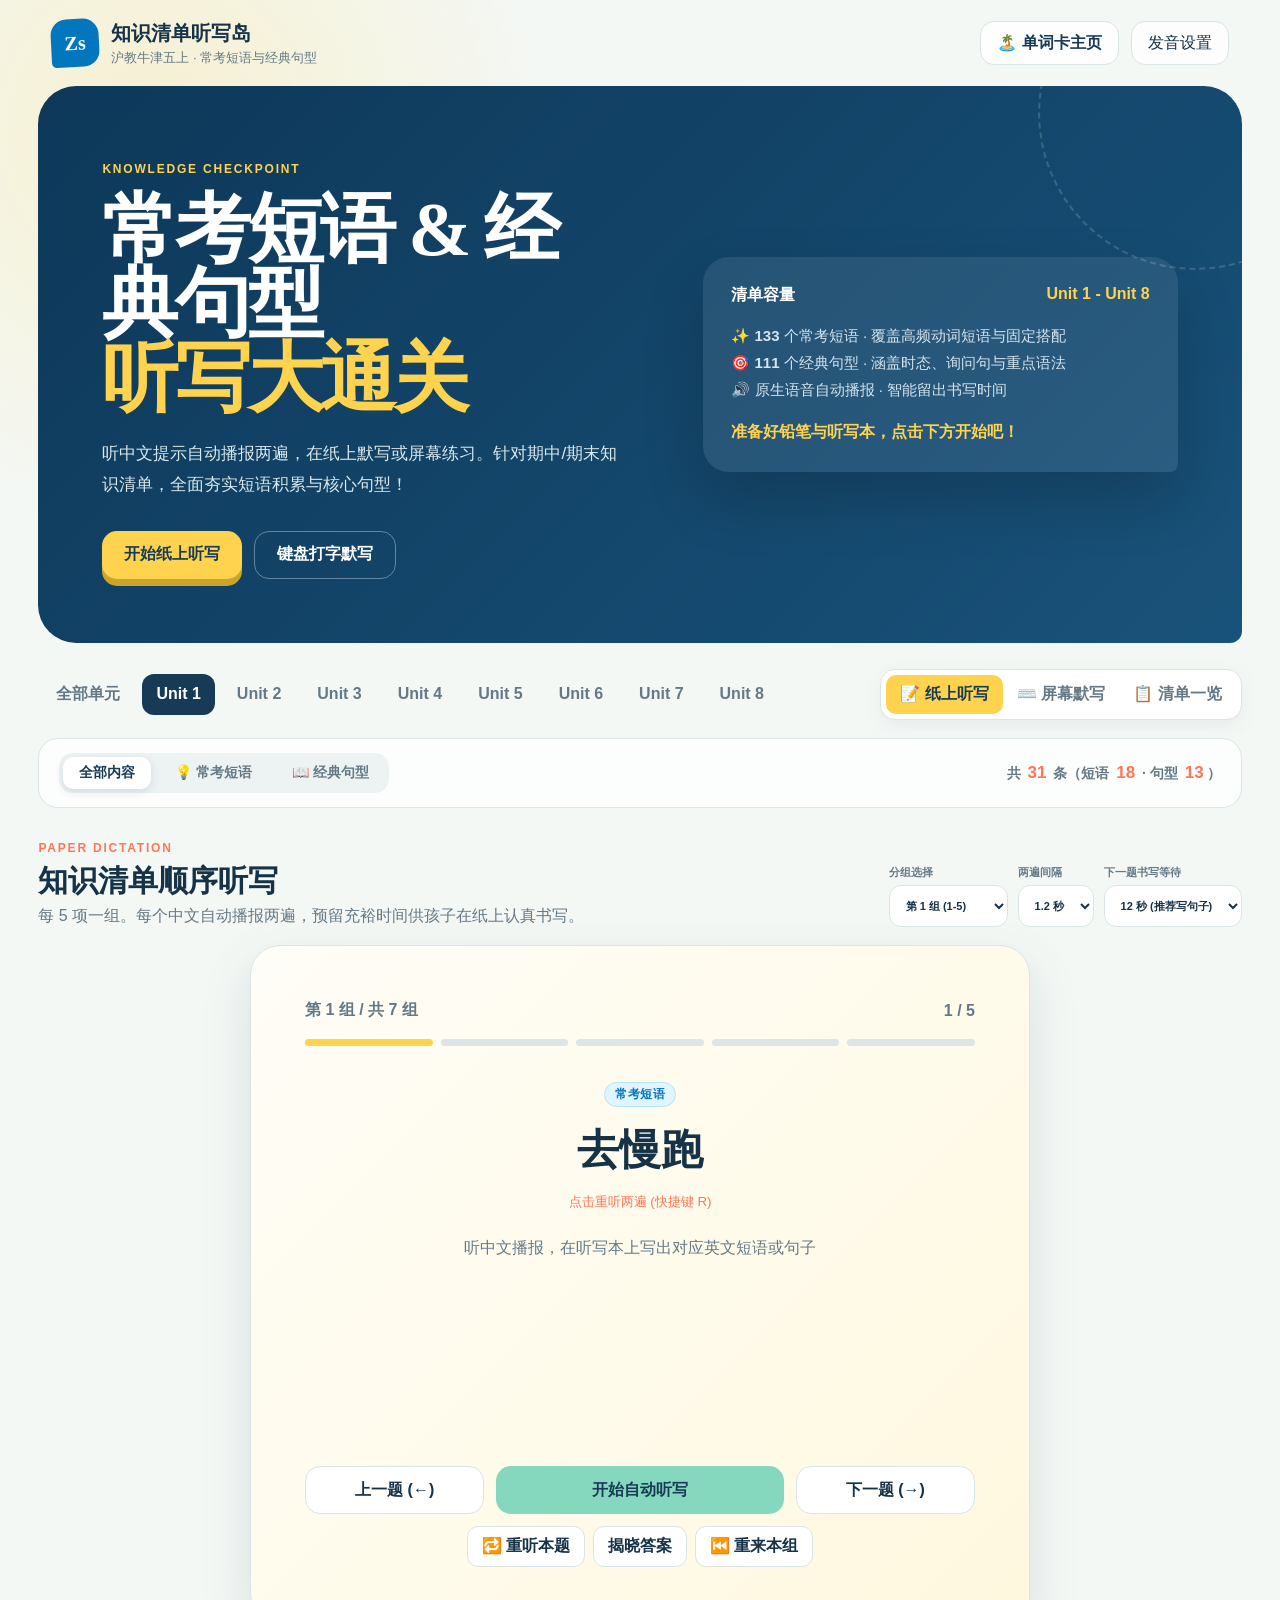
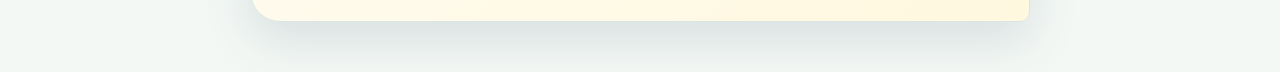
==== zs.html @ d12a83b2 "Add knowledge list for Grade 5 Oxford Edition including phrases and sentences for each unit" ====
<!doctype html>
<html lang="zh-CN">
<head>
  <meta charset="utf-8">
  <meta name="viewport" content="width=device-width, initial-scale=1">
  <meta name="theme-color" content="#173b57">
  <title>知识清单听写岛｜沪教牛津五上 · 常考短语与经典句型</title>
  <link rel="stylesheet" href="styles.css">
  <link rel="stylesheet" href="zs.css">
</head>
<body>
  <div class="app-shell" data-screen-label="知识清单听写主页">
    <header class="topbar">
      <a class="brand" href="zs.html" aria-label="知识清单听写主页">
        <span class="brand-mark" style="background:#0277bd;" aria-hidden="true">Zs</span>
        <span><strong>知识清单听写岛</strong><small>沪教牛津五上 · 常考短语与经典句型</small></span>
      </a>
      <div class="top-actions">
        <a class="nav-link-btn" href="index.html" title="前往单词探险岛">🏝️ 单词卡主页</a>
        <button class="icon-button" id="voiceSettingsBtn" type="button" aria-label="发音设置">发音设置</button>
      </div>
    </header>

    <main>
      <section class="hero" aria-labelledby="heroTitle" style="background:linear-gradient(135deg,#0d3859,#19527a);">
        <div class="hero-copy">
          <p class="eyebrow">KNOWLEDGE CHECKPOINT</p>
          <h1 id="heroTitle">常考短语 & 经典句型<br><em>听写大通关</em></h1>
          <p>听中文提示自动播报两遍，在纸上默写或屏幕练习。针对期中/期末知识清单，全面夯实短语积累与核心句型！</p>
          <div class="hero-actions">
            <button class="primary-button" onclick="document.querySelector('#dictationView').scrollIntoView({behavior:'smooth'})" type="button">开始纸上听写</button>
            <button class="secondary-button" onclick="document.querySelector('[data-mode=typing]').click()" type="button">键盘打字默写</button>
          </div>
        </div>
        <div class="route-card" aria-label="知识清单概览" style="background:rgba(255,255,255,.08);border-color:rgba(255,255,255,.18);color:white;">
          <div class="route-meta"><span>清单容量</span><strong style="color:var(--yellow)">Unit 1 - Unit 8</strong></div>
          <div style="margin:16px 0;line-height:1.8;font-size:15px;color:#d5e5f0;">
            <div>✨ <strong>133</strong> 个常考短语 · 覆盖高频动词短语与固定搭配</div>
            <div>🎯 <strong>111</strong> 个经典句型 · 涵盖时态、询问句与重点语法</div>
            <div>🔊 原生语音自动播报 · 智能留出书写时间</div>
          </div>
          <p style="margin:0;color:var(--yellow);font-weight:700;">准备好铅笔与听写本，点击下方开始吧！</p>
        </div>
      </section>

      <section class="control-deck" aria-label="听写控制台">
        <div class="unit-tabs" id="unitTabs" role="tablist" aria-label="选择单元"></div>
        <div class="mode-switch" role="group" aria-label="学习模式">
          <button class="mode-button active" data-mode="dictation" type="button">📝 纸上听写</button>
          <button class="mode-button" data-mode="typing" type="button">⌨️ 屏幕默写</button>
          <button class="mode-button" data-mode="list" type="button">📋 清单一览</button>
        </div>
      </section>

      <section class="filter-bar" aria-label="内容类型过滤">
        <div class="type-filter-group" role="group" aria-label="过滤内容类型">
          <button class="type-filter-btn active" data-type="all" type="button">全部内容</button>
          <button class="type-filter-btn" data-type="phrase" type="button">💡 常考短语</button>
          <button class="type-filter-btn" data-type="sentence" type="button">📖 经典句型</button>
        </div>
        <div class="scope-stats" id="scopeStats">加载中...</div>
      </section>

      <!-- 模式一：纸上听写模式 -->
      <section id="dictationView" class="dictation-view view active" aria-label="全册顺序听写">
        <div class="dictation-header">
          <div>
            <span class="panel-label">PAPER DICTATION</span>
            <h2 id="dictationTitle">知识清单顺序听写</h2>
            <p>每 5 项一组。每个中文自动播报两遍，预留充裕时间供孩子在纸上认真书写。</p>
          </div>
          <div class="dictation-settings">
            <label>分组选择<select id="dictationGroupSelect"></select></label>
            <label>两遍间隔
              <select id="dictationRepeatDelay">
                <option value="800">0.8 秒</option>
                <option value="1200" selected>1.2 秒</option>
                <option value="1800">1.8 秒</option>
              </select>
            </label>
            <label>下一题书写等待
              <select id="dictationNextDelay">
                <option value="manual">手动点击 (不限时)</option>
                <option value="5000">5 秒 (适合短语)</option>
                <option value="8000">8 秒</option>
                <option value="12000" selected>12 秒 (推荐写句子)</option>
                <option value="18000">18 秒 (充裕书写)</option>
                <option value="25000">25 秒</option>
              </select>
            </label>
          </div>
        </div>

        <div class="dictation-card">
          <div class="dictation-meta">
            <strong id="dictationGroupLabel">第 1 组</strong>
            <span>
              <i id="dictationStatus"></i>
              <b id="dictationPosition">1 / 5</b>
            </span>
          </div>

          <div class="dictation-progress" id="dictationProgress" aria-hidden="true"></div>

          <div>
            <span id="dictationTypeBadge" class="dictation-badge badge-phrase">常考短语</span>
          </div>

          <button class="dictation-prompt zs-dictation-prompt" id="dictationSpeakBtn" type="button">
            <span id="dictationMeaning">加载中...</span>
            <small>点击重听两遍 (快捷键 R)</small>
          </button>

          <p class="dictation-hint">听中文播报，在听写本上写出对应英文短语或句子</p>

          <div class="dictation-answer" id="dictationAnswer" aria-live="polite">
            <span>正确答案</span>
            <strong lang="en" class="zs-answer-text" id="dictationWord"></strong>
            <button id="dictationEnglishSpeakBtn" type="button">🔊 听英文标准发音 (P)</button>
          </div>

          <div class="dictation-actions">
            <button class="nav-button" id="dictationPrevBtn" type="button">上一题 (←)</button>
            <button class="master-button" id="dictationAutoBtn" type="button">开始自动听写</button>
            <button class="nav-button" id="dictationNextBtn" type="button">下一题 (→)</button>
          </div>

          <div class="dictation-tool-row">
            <button id="dictationRepeatBtn" type="button">🔁 重听本题</button>
            <button id="dictationRevealBtn" type="button">👁️ 揭晓答案 (空格)</button>
            <button id="dictationRestartBtn" type="button">⏮️ 重来本组</button>
          </div>
        </div>
      </section>

      <!-- 模式二：屏幕默写打字模式 -->
      <section id="typingView" class="dictation-view view" aria-label="屏幕默写打字挑战">
        <div class="dictation-header">
          <div>
            <span class="panel-label">KEYBOARD TYPING</span>
            <h2>屏幕拼写大挑战</h2>
            <p>看中文在键盘上敲出英文短语或句子，智能核对，锻炼英文拼写与句型书写。</p>
          </div>
          <div class="quiz-score">
            <strong id="typingStreak">0</strong>
            <span>连对记录</span>
          </div>
        </div>

        <div class="dictation-card">
          <div class="dictation-meta">
            <span>题目进度</span>
            <b id="typingPosition">1 / 5</b>
          </div>

          <div style="margin-top:14px;">
            <span id="typingTypeBadge" class="dictation-badge badge-phrase">常考短语</span>
          </div>

          <div style="margin: 18px 0 24px;">
            <h2 id="typingMeaning" style="font-size:clamp(24px, 4.5vw, 38px);margin:0;color:var(--navy);font-weight:900;"></h2>
          </div>

          <div class="typing-box">
            <div class="typing-input-wrapper">
              <input class="typing-input" id="typingInput" type="text" placeholder="在此输入英文拼写，按 Enter 提交" autocomplete="off" autocorrect="off" autocapitalize="off" spellcheck="false">
              <button class="typing-submit-btn" id="typingSubmitBtn" type="button">核对答案</button>
            </div>
            <div class="typing-result" id="typingResult"></div>
          </div>

          <div class="dictation-actions">
            <button class="nav-button" id="typingPrevBtn" type="button">上一题</button>
            <button class="secondary-button" id="typingSpeakBtn" type="button">🇨🇳 朗读中文</button>
            <button class="nav-button" id="typingNextBtn" type="button">下一题</button>
          </div>

          <div class="dictation-tool-row">
            <button id="typingRevealBtn" type="button">💡 不会写？查看提示</button>
          </div>
        </div>
      </section>

      <!-- 模式三：知识清单完整一览模式 -->
      <section id="listView" class="zs-list-view view" aria-label="知识清单浏览一览">
        <div class="list-toolbar">
          <div>
            <span class="panel-label">KNOWLEDGE REPOSITORY</span>
            <h2 id="listTitle">知识清单对照表</h2>
          </div>
          <label class="search-box">
            <span>快速搜索</span>
            <input id="zsSearchInput" type="search" placeholder="输入英文单词、短语或中文释义...">
          </label>
        </div>
        <div id="zsListContainer"></div>
      </section>
    </main>
  </div>

  <!-- 发音设置弹窗 -->
  <dialog id="voiceDialog">
    <form method="dialog">
      <div class="dialog-head">
        <div>
          <span class="panel-label">VOICE</span>
          <h2>发音设置</h2>
        </div>
        <button value="cancel" aria-label="关闭">×</button>
      </div>
      <label>英语口音
        <select id="accentSelect">
          <option value="en-US">美式英语 (en-US)</option>
          <option value="en-GB">英式英语 (en-GB)</option>
        </select>
      </label>
      <label>英语语速
        <input id="rateRange" type="range" min="0.45" max="1.1" value="0.70" step="0.05">
        <output id="rateOutput">0.70×</output>
      </label>
      <p>发音由浏览器语音引擎 (SpeechSynthesis) 本地提供，中文采用普通话清晰朗读，无需联网上传录音。</p>
      <button class="primary-button" value="confirm">完成</button>
    </form>
  </dialog>

  <!-- 提示浮层 -->
  <div class="toast" id="toast" role="status" aria-live="polite"></div>

  <!-- 引入数据与业务逻辑 -->
  <script src="zs_data.js"></script>
  <script src="zs_app.js"></script>
</body>
</html>
---- styles.css ----
:root {
  --navy:#173b57;
  --ink:#153247;
  --cream:#fff9ea;
  --paper:#fffdf7;
  --yellow:#ffd34e;
  --orange:#ff7657;
  --mint:#85d8bd;
  --blue:#6fbde2;
  --line:#d9e5e6;
  --muted:#647985;
  --shadow:0 18px 50px rgba(23,59,87,.13);
  font-family:"Avenir Next","Trebuchet MS",-apple-system,"PingFang SC","Microsoft YaHei",sans-serif;
  color:var(--ink);
  background:#f4f8f5
}

* {
  box-sizing:border-box
}

body {
  margin:0;
  min-width:320px;
  background:radial-gradient(circle at 12% 8%,rgba(255,211,78,.22),transparent 25rem),#f4f8f5
}

button,input,select {
  font:inherit
}

button {
  color:inherit
}

button:focus-visible,input:focus-visible,select:focus-visible,.flashcard:focus-visible {
  outline:4px solid rgba(255,118,87,.35);
  outline-offset:3px
}

.app-shell {
  max-width:1500px;
  margin:auto;
  min-height:100vh
}

.topbar {
  height:86px;
  padding:0 clamp(20px,4vw,64px);
  display:flex;
  align-items:center;
  justify-content:space-between
}

.brand {
  display:flex;
  align-items:center;
  gap:12px;
  color:inherit;
  text-decoration:none
}

.brand-mark {
  display:grid;
  place-items:center;
  width:48px;
  height:48px;
  background:var(--navy);
  color:white;
  border-radius:16px 16px 16px 5px;
  font:900 20px/1 Georgia,serif;
  transform:rotate(-3deg)
}

.brand strong,.brand small {
  display:block
}

.brand strong {
  font-size:20px
}

.brand small {
  color:var(--muted);
  margin-top:2px
}

.top-actions {
  display:flex;
  gap:12px;
  align-items:center
}

.icon-button {
  border:1px solid var(--line);
  background:rgba(255,255,255,.8);
  height:44px;
  border-radius:14px;
  cursor:pointer;
  padding:0 16px
}

.hero {
  margin:0 clamp(16px,3vw,48px);
  padding:clamp(28px,5vw,70px);
  background:var(--navy);
  color:white;
  border-radius:38px 38px 12px 38px;
  display:grid;
  grid-template-columns:1.05fr .95fr;
  gap:clamp(32px,6vw,90px);
  position:relative;
  overflow:hidden
}

.hero:after {
  content:"";
  position:absolute;
  width:310px;
  height:310px;
  border:2px dashed rgba(255,255,255,.16);
  border-radius:50%;
  right:-110px;
  top:-130px
}

.eyebrow,.panel-label {
  letter-spacing:.15em;
  font-weight:900;
  font-size:12px
}

.eyebrow {
  color:var(--yellow)
}

.hero h1 {
  font-family:Georgia,"Songti SC",serif;
  font-size:clamp(42px,6vw,76px);
  line-height:.98;
  margin:16px 0 24px;
  letter-spacing:-.045em
}

.hero h1 em {
  font-style:normal;
  color:var(--yellow)
}

.hero-copy>p:last-of-type {
  max-width:520px;
  color:#d9e8ec;
  font-size:17px;
  line-height:1.8
}

.hero-actions {
  display:flex;
  gap:12px;
  flex-wrap:wrap;
  margin-top:30px
}

.primary-button,.secondary-button,.shuffle-button,.nav-button,.master-button {
  min-height:48px;
  border-radius:15px;
  border:0;
  padding:0 22px;
  font-weight:900;
  cursor:pointer
}

.primary-button {
  background:var(--yellow);
  color:var(--navy);
  box-shadow:0 7px 0 #cba42b
}

.secondary-button {
  background:transparent;
  color:white;
  border:1px solid rgba(255,255,255,.35)
}

.route-card {
  align-self:center;
  background:var(--paper);
  color:var(--ink);
  padding:28px;
  border-radius:26px 26px 8px 26px;
  box-shadow:0 28px 60px rgba(0,0,0,.18);
  position:relative;
  z-index:1
}

.route-meta {
  display:flex;
  justify-content:space-between;
  font-weight:800
}

.route-track {
  height:12px;
  background:#dfeaec;
  border-radius:99px;
  margin:40px 0 22px;
  position:relative
}

.route-fill {
  height:100%;
  width:0;
  background:var(--orange);
  border-radius:inherit;
  transition:width .5s
}

.route-boat {
  position:absolute;
  top:50%;
  left:0;
  transform:translate(-50%,-50%) rotate(-8deg);
  display:grid;
  place-items:center;
  width:38px;
  height:38px;
  background:var(--yellow);
  border:3px solid var(--paper);
  border-radius:50%;
  color:var(--navy);
  transition:left .5s
}

.route-stops {
  display:flex;
  gap:4px
}

.route-stops span {
  flex:1;
  min-width:0;
  text-align:center;
  font-size:10px;
  color:var(--muted);
  font-weight:800
}

.route-card p {
  margin:24px 0 0;
  color:var(--muted);
  line-height:1.6
}

.control-deck {
  margin:26px clamp(16px,3vw,48px) 18px;
  display:flex;
  justify-content:space-between;
  gap:20px;
  align-items:center
}

.unit-tabs {
  display:flex;
  gap:8px;
  overflow:auto;
  padding:4px
}

.unit-tab,.mode-button {
  border:0;
  background:transparent;
  cursor:pointer;
  white-space:nowrap;
  font-weight:800
}

.unit-tab {
  padding:10px 14px;
  border-radius:12px;
  color:var(--muted)
}

.unit-tab.active {
  background:var(--navy);
  color:white
}

.mode-switch {
  display:flex;
  background:white;
  border:1px solid var(--line);
  padding:5px;
  border-radius:15px;
  box-shadow:0 6px 20px rgba(23,59,87,.06)
}

.mode-button {
  padding:9px 14px;
  border-radius:10px;
  color:var(--muted)
}

.mode-button.active {
  background:var(--yellow);
  color:var(--navy)
}

.view {
  display:none
}

.view.active {
  display:grid
}

.learning-layout {
  grid-template-columns:280px minmax(0,1fr);
  gap:24px;
  margin:0 clamp(16px,3vw,48px) 50px
}

.session-panel {
  background:white;
  border:1px solid var(--line);
  border-radius:24px 24px 8px 24px;
  padding:26px;
  display:flex;
  flex-direction:column;
  gap:26px
}

.panel-label {
  color:var(--orange)
}

.session-panel h2,.list-toolbar h2,.quiz-header h2 {
  font:800 30px/1.15 Georgia,"Songti SC",serif;
  margin:8px 0
}

.session-panel p {
  color:var(--muted)
}

.session-stats {
  display:grid;
  grid-template-columns:1fr 1fr;
  gap:10px
}

.session-stats div {
  background:var(--cream);
  padding:16px;
  border-radius:15px
}

.session-stats strong,.session-stats span {
  display:block
}

.session-stats strong {
  font-size:28px
}

.session-stats span {
  font-size:12px;
  color:var(--muted)
}

.toggle-row {
  display:flex;
  justify-content:space-between;
  align-items:center;
  cursor:pointer
}

.toggle-row strong,.toggle-row small {
  display:block
}

.toggle-row small {
  color:var(--muted);
  margin-top:4px
}

.toggle-row input {
  position:absolute;
  opacity:0
}

.toggle-row i {
  width:48px;
  height:28px;
  background:#ccd8d9;
  border-radius:99px;
  position:relative;
  transition:.2s
}

.toggle-row i:after {
  content:"";
  position:absolute;
  width:22px;
  height:22px;
  background:white;
  border-radius:50%;
  left:3px;
  top:3px;
  transition:.2s
}

.toggle-row input:checked+i {
  background:var(--mint)
}

.toggle-row input:checked+i:after {
  left:23px
}

.shuffle-button {
  margin-top:auto;
  background:white;
  border:2px solid var(--navy)
}

.flashcard-stage {
  min-width:0;
  background:linear-gradient(135deg,#e4f4ef,#d9edf7);
  border-radius:30px 30px 10px 30px;
  padding:20px clamp(18px,4vw,48px) 28px;
  display:flex;
  flex-direction:column;
  align-items:center
}

.card-counter {
  width:min(100%,650px);
  display:flex;
  justify-content:space-between;
  align-items:center;
  color:var(--muted);
  font-weight:800
}

.card-counter div {
  display:flex;
  gap:8px
}

.card-counter button {
  border:0;
  background:rgba(255,255,255,.75);
  padding:8px 12px;
  border-radius:10px;
  cursor:pointer
}

.flashcard {
  width:min(100%,650px);
  height:390px;
  margin:16px auto 18px;
  position:relative;
  transform-style:preserve-3d;
  transition:transform .5s;
  cursor:pointer
}

.flashcard.flipped {
  transform:rotateY(180deg)
}

.card-face {
  position:absolute;
  inset:0;
  backface-visibility:hidden;
  background:var(--paper);
  border-radius:34px 34px 10px 34px;
  box-shadow:var(--shadow);
  display:flex;
  flex-direction:column;
  align-items:center;
  justify-content:center;
  padding:38px;
  text-align:center;
  border:1px solid rgba(23,59,87,.08)
}

.card-back {
  transform:rotateY(180deg);
  background:var(--navy);
  color:white
}

.save-button {
  position:absolute;
  right:24px;
  top:20px;
  border:0;
  background:transparent;
  font-size:34px;
  color:var(--orange);
  cursor:pointer
}

.save-button.saved {
  color:var(--orange)
}

.word-type {
  font-size:11px;
  letter-spacing:.18em;
  font-weight:900;
  color:var(--orange)
}

.card-face h2 {
  font:800 clamp(42px,6vw,72px)/1.05 Georgia,"Times New Roman",serif;
  margin:22px 0 10px;
  max-width:100%;
  overflow-wrap:anywhere
}

.card-back h2 {
  font-family:"Avenir Next","PingFang SC",sans-serif;
  font-size:clamp(34px,5vw,56px)
}

.phonetic,.card-back>p {
  color:var(--muted);
  font-size:18px
}

.card-back>p {
  color:#cfe0e7
}

.speaker-orb {
  width:64px;
  height:64px;
  border-radius:50%;
  border:0;
  background:var(--yellow);
  color:var(--navy);
  cursor:pointer;
  box-shadow:0 8px 0 #d2aa2d;
  margin-top:20px
}

.example-speak {
  border:1px solid rgba(255,255,255,.35);
  color:white;
  background:transparent;
  border-radius:12px;
  padding:10px 16px;
  cursor:pointer
}

.flip-hint {
  position:absolute;
  bottom:15px!important;
  font-size:12px!important;
  color:#82939a!important
}

.card-actions {
  display:grid;
  grid-template-columns:1fr 1.35fr 1fr;
  gap:12px;
  width:min(100%,650px)
}

.nav-button {
  background:white;
  border:1px solid var(--line)
}

.master-button {
  background:var(--mint);
  color:var(--navy)
}

.master-button.mastered {
  background:var(--navy);
  color:white
}

.keyboard-tip {
  font-size:12px;
  color:var(--muted);
  margin:18px 0 0
}

.quiz-view,.list-view {
  margin:0 clamp(16px,3vw,48px) 50px
}

.quiz-view.active {
  display:block
}

.quiz-header,.list-toolbar {
  display:flex;
  justify-content:space-between;
  align-items:end;
  margin:30px 0 18px
}

.quiz-score {
  background:var(--yellow);
  padding:12px 20px;
  border-radius:16px;
  text-align:center
}

.quiz-score strong,.quiz-score span {
  display:block
}

.quiz-score strong {
  font-size:28px
}

.quiz-score span {
  font-size:11px
}

.quiz-card {
  max-width:780px;
  margin:auto;
  background:white;
  border:1px solid var(--line);
  border-radius:30px 30px 10px 30px;
  padding:clamp(24px,5vw,56px);
  text-align:center;
  box-shadow:var(--shadow)
}

.quiz-card>p {
  color:var(--muted)
}

.quiz-word {
  border:0;
  background:transparent;
  display:flex;
  flex-direction:column;
  margin:20px auto 36px;
  cursor:pointer
}

.quiz-word span {
  font:800 clamp(38px,6vw,64px)/1.1 Georgia,serif
}

.quiz-word small {
  color:var(--orange);
  margin-top:8px
}

.answer-grid {
  display:grid;
  grid-template-columns:repeat(3,1fr);
  gap:12px
}

.answer-button {
  min-height:80px;
  border:2px solid var(--line);
  background:var(--paper);
  border-radius:16px;
  padding:12px;
  cursor:pointer;
  font-weight:800
}

.answer-button:hover {
  border-color:var(--blue)
}

.answer-button.correct {
  background:#d8f4e7;
  border-color:#54b98e
}

.answer-button.wrong {
  background:#ffe1dc;
  border-color:var(--orange)
}

.quiz-feedback {
  min-height:48px;
  padding:15px;
  font-weight:800
}

.quiz-next {
  display:none;
  margin:auto
}

.quiz-next.show {
  display:block
}

.list-view.active {
  display:block
}

.search-box {
  display:flex;
  align-items:center;
  gap:10px;
  background:white;
  border:1px solid var(--line);
  padding:8px 14px;
  border-radius:14px
}

.search-box span {
  font-size:12px;
  color:var(--muted)
}

.search-box input {
  border:0;
  outline:0;
  background:transparent;
  min-width:220px
}

.word-grid {
  display:grid;
  grid-template-columns:repeat(3,1fr);
  gap:12px
}

.word-row {
  background:white;
  border:1px solid var(--line);
  padding:17px;
  border-radius:16px;
  display:grid;
  grid-template-columns:1fr auto;
  gap:8px;
  align-items:center
}

.word-row strong,.word-row span {
  display:block
}

.word-row strong {
  font-family:Georgia,serif;
  font-size:19px
}

.word-row span {
  color:var(--muted);
  margin-top:5px
}

.word-row button {
  width:42px;
  height:42px;
  border-radius:50%;
  border:0;
  background:var(--cream);
  cursor:pointer
}

dialog {
  border:0;
  border-radius:26px;
  padding:0;
  box-shadow:0 30px 90px rgba(0,0,0,.25);
  width:min(90vw,460px)
}

dialog::backdrop {
  background:rgba(12,35,50,.55);
  backdrop-filter:blur(4px)
}

dialog form {
  padding:28px;
  display:grid;
  gap:22px
}

.dialog-head {
  display:flex;
  justify-content:space-between
}

.dialog-head h2 {
  margin:5px 0
}

.dialog-head button {
  border:0;
  background:transparent;
  font-size:28px;
  cursor:pointer
}

dialog label {
  display:grid;
  gap:9px;
  font-weight:800
}

dialog select {
  padding:12px;
  border:1px solid var(--line);
  border-radius:12px;
  background:white
}

dialog output {
  color:var(--orange)
}

dialog p {
  font-size:13px;
  color:var(--muted);
  line-height:1.6
}

.toast {
  position:fixed;
  left:50%;
  bottom:24px;
  transform:translate(-50%,30px);
  background:var(--navy);
  color:white;
  padding:12px 20px;
  border-radius:14px;
  opacity:0;
  pointer-events:none;
  transition:.25s;
  z-index:10
}

.toast.show {
  opacity:1;
  transform:translate(-50%,0)
}

@media(max-width:900px) {
  .hero {
    grid-template-columns:1fr
  }
  .learning-layout {
    grid-template-columns:1fr
  }
  .session-panel {
    display:grid;
    grid-template-columns:1fr 1fr;
    align-items:center
  }
  .session-panel .shuffle-button {
    margin:0
  }
  .control-deck {
    align-items:stretch;
    flex-direction:column
  }
  .word-grid {
    grid-template-columns:repeat(2,1fr)
  }
}

@media(max-width:620px) {
  .topbar {
    height:74px
  }
  .brand small,.icon-button {
    display:none
  }
  .hero {
    border-radius:26px 26px 8px 26px;
    padding:28px 22px
  }
  .hero h1 {
    font-size:42px
  }
  .hero-actions>* {
    width:100%
  }
  .route-card {
    padding:20px
  }
  .control-deck {
    margin-top:14px
  }
  .mode-switch>* {
    flex:1
  }
  .mode-button {
    font-size:13px;
    padding:9px 7px
  }
  .learning-layout {
    gap:12px
  }
  .session-panel {
    grid-template-columns:1fr 1fr;
    padding:18px;
    gap:14px
  }
  .session-panel>div:first-child,.toggle-row {
    grid-column:1/-1
  }
  .flashcard-stage {
    padding:14px 12px 22px
  }
  .flashcard {
    height:360px
  }
  .card-face {
    padding:26px 18px
  }
  .card-actions {
    grid-template-columns:1fr 1fr
  }
  .master-button {
    grid-column:1/-1;
    grid-row:1
  }
  .keyboard-tip {
    display:none
  }
  .answer-grid {
    grid-template-columns:1fr
  }
  .quiz-header,.list-toolbar {
    align-items:stretch;
    flex-direction:column;
    gap:12px
  }
  .search-box input {
    min-width:0;
    width:100%
  }
  .word-grid {
    grid-template-columns:1fr
  }
  .route-stops span {
    font-size:8px
  }
}

@media(prefers-reduced-motion:reduce) {
  * {
    scroll-behavior:auto!important;
    transition:none!important
  }
}

.control-deck.dictation-mode {
  justify-content:flex-end
}

.control-deck.dictation-mode .unit-tabs {
  display:none
}

.dictation-view {
  margin:0 clamp(16px,3vw,48px) 50px
}

.dictation-view.active {
  display:block
}

.dictation-header {
  display:flex;
  justify-content:space-between;
  align-items:end;
  gap:24px;
  margin:30px 0 18px
}

.dictation-header h2 {
  font:800 30px/1.15 Georgia,"Songti SC",serif;
  margin:8px 0
}

.dictation-header p {
  margin:0;
  color:var(--muted)
}

.dictation-settings {
  display:flex;
  gap:10px;
  flex-wrap:wrap;
  justify-content:flex-end
}

.dictation-settings label {
  display:grid;
  gap:5px;
  color:var(--muted);
  font-size:11px;
  font-weight:800
}

.dictation-settings select {
  min-height:42px;
  border:1px solid var(--line);
  background:white;
  border-radius:12px;
  padding:0 12px;
  color:var(--ink);
  font-weight:800
}

.dictation-card {
  max-width:780px;
  margin:auto;
  background:linear-gradient(135deg,#fffdf7,#fff8df);
  border:1px solid var(--line);
  border-radius:30px 30px 10px 30px;
  padding:clamp(24px,5vw,54px);
  box-shadow:var(--shadow);
  text-align:center
}

.dictation-meta {
  display:flex;
  justify-content:space-between;
  color:var(--muted)
}

.dictation-meta span {
  display:flex;
  gap:12px;
  align-items:center
}

.dictation-meta i {
  font-style:normal;
  font-size:12px
}

.dictation-meta i.running {
  color:var(--orange);
  font-weight:900
}

.dictation-progress {
  display:grid;
  grid-template-columns:repeat(5,1fr);
  gap:8px;
  margin:18px 0 36px
}

.dictation-progress span {
  height:7px;
  border-radius:99px;
  background:#dce6e7
}

.dictation-progress span.current {
  background:var(--yellow)
}

.dictation-progress span.done {
  background:var(--mint)
}

.dictation-prompt {
  border:0;
  background:transparent;
  display:flex;
  flex-direction:column;
  align-items:center;
  margin:auto;
  cursor:pointer
}

.dictation-prompt span {
  font-weight:900;
  font-size:clamp(36px,6vw,62px);
  line-height:1.35
}

.dictation-prompt small {
  margin-top:12px;
  color:var(--orange)
}

.dictation-hint {
  color:var(--muted);
  margin:26px 0 16px
}

.dictation-answer {
  min-height:120px;
  background:var(--navy);
  color:white;
  border-radius:22px 22px 7px 22px;
  padding:20px;
  display:flex;
  flex-direction:column;
  align-items:center;
  justify-content:center;
  gap:8px;
  opacity:0;
  visibility:hidden;
  transform:translateY(8px);
  transition:.22s
}

.dictation-answer.show {
  opacity:1;
  visibility:visible;
  transform:none
}

.dictation-answer span {
  color:#cfe0e7;
  font-size:12px
}

.dictation-answer strong {
  font:800 clamp(28px,5vw,44px)/1.1 Georgia,serif
}

.dictation-answer button {
  border:1px solid rgba(255,255,255,.35);
  background:transparent;
  color:white;
  border-radius:10px;
  padding:8px 12px;
  cursor:pointer
}

.dictation-actions {
  display:grid;
  grid-template-columns:1fr 1.6fr 1fr;
  gap:12px;
  margin-top:20px
}

.dictation-tool-row {
  display:flex;
  justify-content:center;
  gap:8px;
  flex-wrap:wrap;
  margin-top:12px
}

.dictation-tool-row button {
  border:1px solid var(--line);
  background:white;
  border-radius:11px;
  padding:9px 14px;
  cursor:pointer;
  font-weight:800
}

@media(max-width:620px) {
  .dictation-header {
    align-items:stretch;
    flex-direction:column
  }
  .dictation-settings {
    justify-content:stretch
  }
  .dictation-settings label {
    flex:1;
    min-width:120px
  }
  .dictation-card {
    padding:22px 16px
  }
  .dictation-actions {
    grid-template-columns:1fr 1fr
  }
  .dictation-actions .master-button {
    grid-column:1/-1;
    grid-row:1
  }
  .mode-switch {
    overflow-x:auto
  }
  .mode-button {
    min-width:max-content
  }
}
---- zs.css ----
/* zs.css - 知识清单听写专属样式，基于 styles.css 扩展 */

.view {
  display: none !important;
}

.view.active {
  display: block !important;
}

/* 顶部导航返回与外部链接 */
.nav-link-btn {
  display: inline-flex;
  align-items: center;
  gap: 6px;
  text-decoration: none;
  font-weight: 700;
  color: var(--navy);
  border: 1px solid var(--line);
  background: rgba(255, 255, 255, .9);
  height: 44px;
  border-radius: 14px;
  padding: 0 16px;
  transition: all .2s;
}

.nav-link-btn:hover {
  background: white;
  border-color: var(--navy);
  transform: translateY(-1px);
}

/* 过滤器与类型切换栏 */
.filter-bar {
  display: flex;
  align-items: center;
  justify-content: space-between;
  flex-wrap: wrap;
  gap: 16px;
  margin: 16px clamp(16px, 3vw, 48px);
  padding: 14px 20px;
  background: rgba(255, 255, 255, .75);
  border: 1px solid var(--line);
  border-radius: 20px;
  backdrop-filter: blur(8px);
}

.type-filter-group {
  display: inline-flex;
  gap: 8px;
  background: #edf3f3;
  padding: 4px;
  border-radius: 14px;
}

.type-filter-btn {
  border: none;
  background: transparent;
  padding: 7px 16px;
  border-radius: 10px;
  cursor: pointer;
  font-weight: 700;
  font-size: 14px;
  color: var(--muted);
  transition: all .2s;
}

.type-filter-btn.active {
  background: white;
  color: var(--navy);
  box-shadow: 0 3px 10px rgba(23, 59, 87, .12);
}

.scope-stats {
  font-size: 14px;
  color: var(--muted);
  font-weight: 700;
}

.scope-stats strong {
  color: var(--orange);
  font-size: 17px;
  margin: 0 3px;
}

/* 听写卡片句型特殊适配：中文和英文可能较长 */
.zs-dictation-prompt span {
  font-weight: 900;
  font-size: clamp(22px, 4.2vw, 42px) !important;
  line-height: 1.45 !important;
  text-align: center;
  max-width: 90%;
  margin: auto;
  word-break: break-word;
}

.dictation-badge {
  display: inline-block;
  font-size: 12px;
  font-weight: 800;
  padding: 3px 10px;
  border-radius: 99px;
  margin-bottom: 12px;
  letter-spacing: .5px;
}

.badge-phrase {
  background: #e1f5fe;
  color: #0277bd;
  border: 1px solid #b3e5fc;
}

.badge-sentence {
  background: #fff3e0;
  color: #e65100;
  border: 1px solid #ffe0b2;
}

.zs-answer-text {
  font: 700 clamp(20px, 3.8vw, 32px)/1.35 Georgia, serif !important;
  text-align: center;
  max-width: 92%;
  margin: 4px auto 12px;
  word-break: break-word;
}

/* 屏幕默写/打字模式 (Typing Mode) */
.typing-box {
  margin: 20px auto;
  max-width: 600px;
  text-align: left;
}

.typing-input-wrapper {
  position: relative;
  display: flex;
  align-items: center;
  background: white;
  border: 2px solid var(--line);
  border-radius: 16px;
  padding: 6px 12px;
  box-shadow: inset 0 2px 4px rgba(0, 0, 0, .04);
  transition: border-color .2s, box-shadow .2s;
}

.typing-input-wrapper:focus-within {
  border-color: var(--navy);
  box-shadow: 0 0 0 4px rgba(23, 59, 87, .12);
}

.typing-input {
  width: 100%;
  border: none;
  background: transparent;
  font-size: 18px;
  font-family: inherit;
  color: var(--ink);
  padding: 8px 6px;
  outline: none;
}

.typing-submit-btn {
  border: none;
  background: var(--navy);
  color: white;
  padding: 8px 18px;
  border-radius: 10px;
  font-weight: 700;
  cursor: pointer;
  white-space: nowrap;
  transition: opacity .2s;
}

.typing-submit-btn:hover {
  opacity: .9;
}

.typing-result {
  margin-top: 12px;
  padding: 12px 16px;
  border-radius: 12px;
  font-size: 15px;
  display: none;
  animation: fadeIn .2s ease-in;
}

.typing-result.show {
  display: block;
}

.typing-result.correct {
  background: #e8f8f2;
  color: #1b6849;
  border: 1px solid #b7ebd5;
}

.typing-result.wrong {
  background: #fdf2f2;
  color: #a32727;
  border: 1px solid #f8c9c9;
}

.typing-result.info {
  background: #eaf3fd;
  color: #174b88;
  border: 1px solid #bfdcfb;
}

/* 知识清单表格与列表视图 */
.zs-list-view {
  margin: 0 clamp(16px, 3vw, 48px) 48px;
}

.zs-table-card {
  background: white;
  border: 1px solid var(--line);
  border-radius: 24px;
  padding: 24px;
  box-shadow: var(--shadow);
  margin-bottom: 24px;
}

.zs-unit-header {
  display: flex;
  align-items: center;
  justify-content: space-between;
  border-bottom: 2px solid #edf3f3;
  padding-bottom: 12px;
  margin-bottom: 16px;
}

.zs-unit-header h3 {
  margin: 0;
  font-size: 20px;
  color: var(--navy);
  display: flex;
  align-items: center;
  gap: 8px;
}

.zs-unit-header span {
  font-size: 13px;
  color: var(--muted);
  font-weight: 700;
}

.zs-items-grid {
  display: grid;
  grid-template-columns: repeat(auto-fill, minmax(320px, 1fr));
  gap: 12px;
}

.zs-item-row {
  display: flex;
  align-items: flex-start;
  justify-content: space-between;
  gap: 12px;
  background: #fafcfb;
  border: 1px solid #e7eeec;
  border-radius: 14px;
  padding: 12px 14px;
  transition: all .18s ease;
}

.zs-item-row:hover {
  background: #f2f8f6;
  border-color: #cedcd7;
  transform: translateY(-1px);
}

.zs-item-content {
  flex: 1;
}

.zs-item-en {
  font-weight: 700;
  font-size: 15px;
  color: var(--navy);
  line-height: 1.35;
  margin-bottom: 4px;
}

.zs-item-zh {
  font-size: 13px;
  color: var(--muted);
  line-height: 1.35;
}

.zs-item-actions {
  display: flex;
  gap: 6px;
}

.zs-btn-mini {
  border: 1px solid var(--line);
  background: white;
  border-radius: 8px;
  padding: 4px 8px;
  font-size: 12px;
  font-weight: 700;
  cursor: pointer;
  color: var(--ink);
  transition: background .15s;
}

.zs-btn-mini:hover {
  background: #f0f4f5;
  color: var(--navy);
}

@keyframes fadeIn {
  from { opacity: 0; transform: translateY(4px); }
  to { opacity: 1; transform: translateY(0); }
}

@media(max-width: 620px) {
  .filter-bar {
    flex-direction: column;
    align-items: stretch;
  }
  .type-filter-group {
    width: 100%;
    justify-content: center;
  }
  .scope-stats {
    text-align: center;
  }
  .zs-items-grid {
    grid-template-columns: 1fr;
  }
}
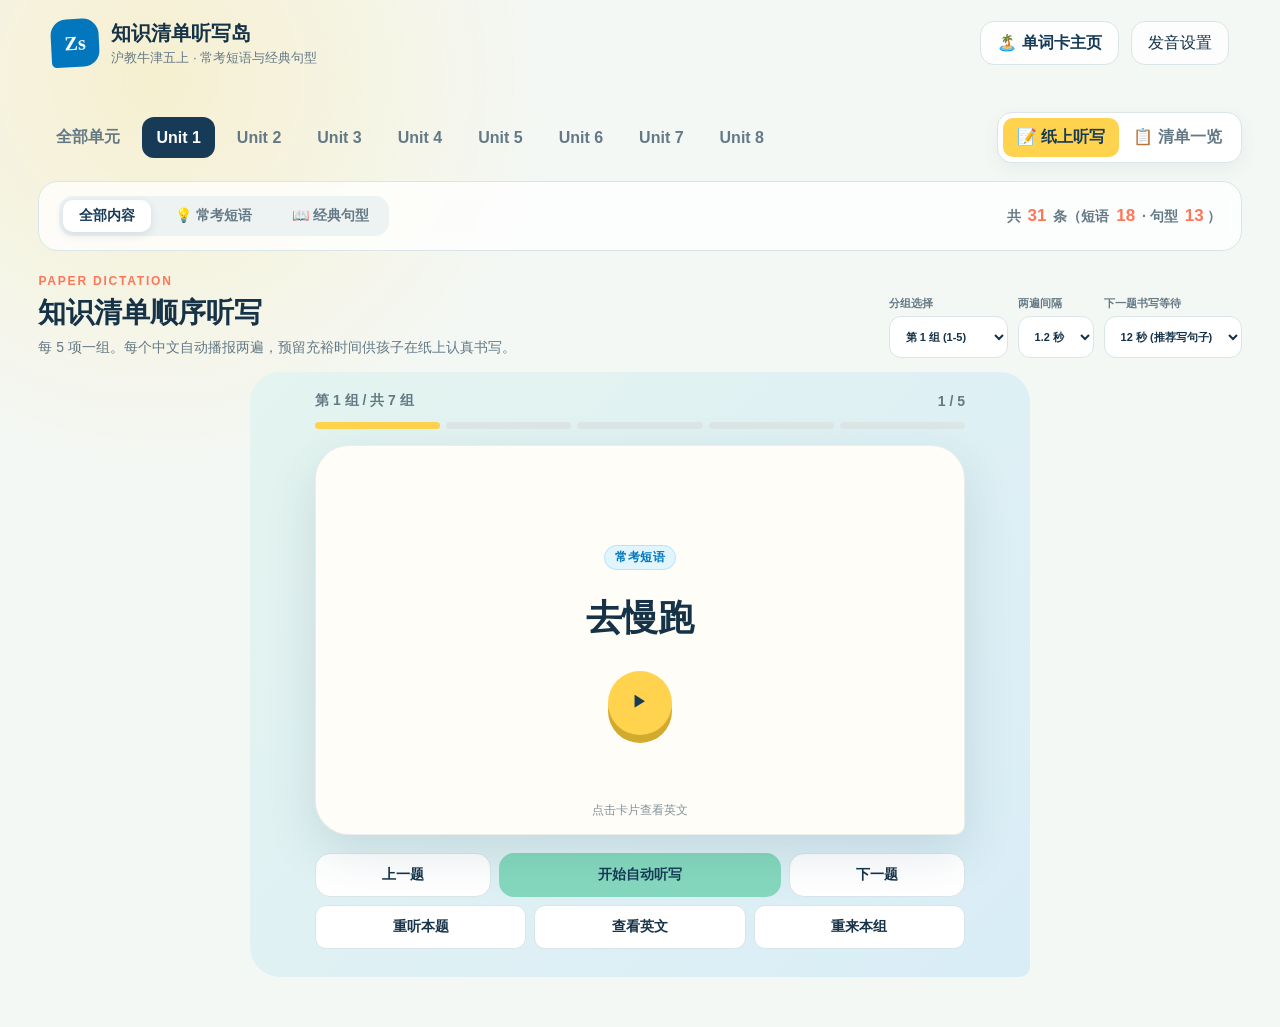
==== commit ad8af42d: "feat: implement flashcard interaction for dictation and knowledge checkpoint - Add flashcard functio" ====
--- a/zs.html
+++ b/zs.html
@@ -22,32 +22,10 @@
     </header>
 
     <main>
-      <section class="hero" aria-labelledby="heroTitle" style="background:linear-gradient(135deg,#0d3859,#19527a);">
-        <div class="hero-copy">
-          <p class="eyebrow">KNOWLEDGE CHECKPOINT</p>
-          <h1 id="heroTitle">常考短语 & 经典句型<br><em>听写大通关</em></h1>
-          <p>听中文提示自动播报两遍，在纸上默写或屏幕练习。针对期中/期末知识清单，全面夯实短语积累与核心句型！</p>
-          <div class="hero-actions">
-            <button class="primary-button" onclick="document.querySelector('#dictationView').scrollIntoView({behavior:'smooth'})" type="button">开始纸上听写</button>
-            <button class="secondary-button" onclick="document.querySelector('[data-mode=typing]').click()" type="button">键盘打字默写</button>
-          </div>
-        </div>
-        <div class="route-card" aria-label="知识清单概览" style="background:rgba(255,255,255,.08);border-color:rgba(255,255,255,.18);color:white;">
-          <div class="route-meta"><span>清单容量</span><strong style="color:var(--yellow)">Unit 1 - Unit 8</strong></div>
-          <div style="margin:16px 0;line-height:1.8;font-size:15px;color:#d5e5f0;">
-            <div>✨ <strong>133</strong> 个常考短语 · 覆盖高频动词短语与固定搭配</div>
-            <div>🎯 <strong>111</strong> 个经典句型 · 涵盖时态、询问句与重点语法</div>
-            <div>🔊 原生语音自动播报 · 智能留出书写时间</div>
-          </div>
-          <p style="margin:0;color:var(--yellow);font-weight:700;">准备好铅笔与听写本，点击下方开始吧！</p>
-        </div>
-      </section>
-
       <section class="control-deck" aria-label="听写控制台">
         <div class="unit-tabs" id="unitTabs" role="tablist" aria-label="选择单元"></div>
         <div class="mode-switch" role="group" aria-label="学习模式">
           <button class="mode-button active" data-mode="dictation" type="button">📝 纸上听写</button>
-          <button class="mode-button" data-mode="typing" type="button">⌨️ 屏幕默写</button>
           <button class="mode-button" data-mode="list" type="button">📋 清单一览</button>
         </div>
       </section>
@@ -61,8 +39,8 @@
         <div class="scope-stats" id="scopeStats">加载中...</div>
       </section>
 
-      <!-- 模式一：纸上听写模式 -->
-      <section id="dictationView" class="dictation-view view active" aria-label="全册顺序听写">
+      <!-- 纸上听写 -->
+      <section id="dictationView" class="dictation-view paper-dictation view active" aria-label="全册顺序听写">
         <div class="dictation-header">
           <div>
             <span class="panel-label">PAPER DICTATION</span>
@@ -91,8 +69,8 @@
           </div>
         </div>
 
-        <div class="dictation-card">
-          <div class="dictation-meta">
+        <div class="flashcard-stage dictation-stage">
+          <div class="card-counter dictation-meta">
             <strong id="dictationGroupLabel">第 1 组</strong>
             <span>
               <i id="dictationStatus"></i>
@@ -102,86 +80,36 @@
 
           <div class="dictation-progress" id="dictationProgress" aria-hidden="true"></div>
 
-          <div>
-            <span id="dictationTypeBadge" class="dictation-badge badge-phrase">常考短语</span>
-          </div>
+          <article class="flashcard dictation-flashcard" id="dictationFlashcard" tabindex="0" aria-label="中文题目，点击卡片查看英文">
+            <div class="card-face card-front" id="dictationFront" aria-hidden="false">
+              <span id="dictationTypeBadge" class="dictation-badge badge-phrase">常考短语</span>
+              <h2 id="dictationMeaning">加载中...</h2>
+              <button class="speaker-orb" id="dictationSpeakBtn" type="button" aria-label="重听中文两遍" title="重听中文两遍（R）"><span aria-hidden="true">▶</span></button>
+              <p class="flip-hint">点击卡片查看英文</p>
+            </div>
+            <div class="card-face card-back" id="dictationAnswer" aria-hidden="true" aria-live="polite" inert>
+              <span class="word-type">英文答案</span>
+              <h2 lang="en" id="dictationWord"></h2>
+              <button class="example-speak" id="dictationEnglishSpeakBtn" type="button" title="听英文发音（P）">听英文发音</button>
+              <p class="flip-hint">点击卡片返回中文</p>
+            </div>
+          </article>
 
-          <button class="dictation-prompt zs-dictation-prompt" id="dictationSpeakBtn" type="button">
-            <span id="dictationMeaning">加载中...</span>
-            <small>点击重听两遍 (快捷键 R)</small>
-          </button>
-
-          <p class="dictation-hint">听中文播报，在听写本上写出对应英文短语或句子</p>
-
-          <div class="dictation-answer" id="dictationAnswer" aria-live="polite">
-            <span>正确答案</span>
-            <strong lang="en" class="zs-answer-text" id="dictationWord"></strong>
-            <button id="dictationEnglishSpeakBtn" type="button">🔊 听英文标准发音 (P)</button>
-          </div>
-
-          <div class="dictation-actions">
-            <button class="nav-button" id="dictationPrevBtn" type="button">上一题 (←)</button>
+          <div class="card-actions dictation-actions">
+            <button class="nav-button" id="dictationPrevBtn" type="button" title="上一题（←）">上一题</button>
             <button class="master-button" id="dictationAutoBtn" type="button">开始自动听写</button>
-            <button class="nav-button" id="dictationNextBtn" type="button">下一题 (→)</button>
+            <button class="nav-button" id="dictationNextBtn" type="button" title="下一题（→）">下一题</button>
           </div>
 
           <div class="dictation-tool-row">
-            <button id="dictationRepeatBtn" type="button">🔁 重听本题</button>
-            <button id="dictationRevealBtn" type="button">👁️ 揭晓答案 (空格)</button>
-            <button id="dictationRestartBtn" type="button">⏮️ 重来本组</button>
+            <button id="dictationRepeatBtn" type="button" title="重听本题（R）">重听本题</button>
+            <button id="dictationRevealBtn" type="button" title="翻转卡片（空格）" aria-controls="dictationAnswer" aria-expanded="false">查看英文</button>
+            <button id="dictationRestartBtn" type="button">重来本组</button>
           </div>
         </div>
       </section>
 
-      <!-- 模式二：屏幕默写打字模式 -->
-      <section id="typingView" class="dictation-view view" aria-label="屏幕默写打字挑战">
-        <div class="dictation-header">
-          <div>
-            <span class="panel-label">KEYBOARD TYPING</span>
-            <h2>屏幕拼写大挑战</h2>
-            <p>看中文在键盘上敲出英文短语或句子，智能核对，锻炼英文拼写与句型书写。</p>
-          </div>
-          <div class="quiz-score">
-            <strong id="typingStreak">0</strong>
-            <span>连对记录</span>
-          </div>
-        </div>
-
-        <div class="dictation-card">
-          <div class="dictation-meta">
-            <span>题目进度</span>
-            <b id="typingPosition">1 / 5</b>
-          </div>
-
-          <div style="margin-top:14px;">
-            <span id="typingTypeBadge" class="dictation-badge badge-phrase">常考短语</span>
-          </div>
-
-          <div style="margin: 18px 0 24px;">
-            <h2 id="typingMeaning" style="font-size:clamp(24px, 4.5vw, 38px);margin:0;color:var(--navy);font-weight:900;"></h2>
-          </div>
-
-          <div class="typing-box">
-            <div class="typing-input-wrapper">
-              <input class="typing-input" id="typingInput" type="text" placeholder="在此输入英文拼写，按 Enter 提交" autocomplete="off" autocorrect="off" autocapitalize="off" spellcheck="false">
-              <button class="typing-submit-btn" id="typingSubmitBtn" type="button">核对答案</button>
-            </div>
-            <div class="typing-result" id="typingResult"></div>
-          </div>
-
-          <div class="dictation-actions">
-            <button class="nav-button" id="typingPrevBtn" type="button">上一题</button>
-            <button class="secondary-button" id="typingSpeakBtn" type="button">🇨🇳 朗读中文</button>
-            <button class="nav-button" id="typingNextBtn" type="button">下一题</button>
-          </div>
-
-          <div class="dictation-tool-row">
-            <button id="typingRevealBtn" type="button">💡 不会写？查看提示</button>
-          </div>
-        </div>
-      </section>
-
-      <!-- 模式三：知识清单完整一览模式 -->
+      <!-- 清单一览 -->
       <section id="listView" class="zs-list-view view" aria-label="知识清单浏览一览">
         <div class="list-toolbar">
           <div>
@@ -228,6 +156,7 @@
 
   <!-- 引入数据与业务逻辑 -->
   <script src="zs_data.js"></script>
+  <script src="flashcard.js"></script>
   <script src="zs_app.js"></script>
 </body>
 </html>
--- a/styles.css
+++ b/styles.css
@@ -1190,3 +1190,120 @@
     min-width:max-content
   }
 }
+
+/* 两个听写页面共用卡片尺寸、排版与控制布局。 */
+.paper-dictation .dictation-header {
+  gap: 16px;
+  margin: 20px 0 14px;
+}
+
+.paper-dictation .dictation-header h2 {
+  font-size: clamp(22px, 2.2vw, 28px);
+}
+
+.paper-dictation .dictation-header p {
+  font-size: 14px;
+  line-height: 1.5;
+}
+
+.dictation-stage {
+  max-width: 780px;
+  margin: auto;
+}
+
+.paper-dictation .dictation-meta {
+  flex-wrap: wrap;
+  gap: 6px 12px;
+  font-size: 14px;
+}
+
+.paper-dictation .dictation-meta > span {
+  max-width: 100%;
+  margin-left: auto;
+  flex-wrap: wrap;
+  justify-content: flex-end;
+  gap: 4px 10px;
+  text-align: right;
+}
+
+.paper-dictation .dictation-meta b {
+  white-space: nowrap;
+}
+
+.paper-dictation .dictation-progress {
+  width: min(100%, 650px);
+  gap: 6px;
+  margin: 12px 0 0;
+}
+
+.paper-dictation .dictation-badge {
+  margin-bottom: 8px;
+}
+
+/* 沿用 styles.css 的翻转动画和固定高度，仅适配较长的短语与句型。 */
+.dictation-flashcard .card-face h2 {
+  font-size: clamp(24px, 3.4vw, 36px);
+  line-height: 1.35;
+  margin: 16px 0 8px;
+  text-wrap: pretty;
+}
+
+.dictation-flashcard .card-front h2 {
+  font-family: inherit;
+}
+
+.dictation-flashcard .card-back h2 {
+  font-family: Georgia, "Times New Roman", serif;
+  font-size: clamp(20px, 2.8vw, 32px);
+}
+
+.dictation-flashcard .flip-hint {
+  margin: 0;
+}
+
+.dictation-flashcard .example-speak {
+  min-height: 44px;
+}
+
+.paper-dictation .dictation-actions {
+  margin-top: 0;
+  grid-template-columns: minmax(0, 1fr) minmax(0, 1.6fr) minmax(0, 1fr);
+  gap: 8px;
+}
+
+.paper-dictation .dictation-actions button {
+  min-width: 0;
+  min-height: 44px;
+  padding: 10px 8px;
+  font-size: 14px;
+}
+
+.paper-dictation .dictation-actions .master-button {
+  grid-column: auto;
+  grid-row: auto;
+}
+
+.paper-dictation .dictation-tool-row {
+  width: min(100%, 650px);
+  display: grid;
+  grid-template-columns: repeat(3, minmax(0, 1fr));
+  gap: 8px;
+  margin-top: 8px;
+}
+
+.paper-dictation .dictation-tool-row button {
+  min-width: 0;
+  min-height: 44px;
+  padding: 8px 6px;
+  font-size: 14px;
+}
+
+@media (max-width: 620px) {
+  .paper-dictation .dictation-actions,
+  .paper-dictation .dictation-tool-row {
+    gap: 6px;
+  }
+  .paper-dictation .dictation-tool-row button {
+    font-size: 13px;
+  }
+}
--- a/zs.css
+++ b/zs.css
@@ -81,17 +81,6 @@
   color: var(--orange);
   font-size: 17px;
   margin: 0 3px;
-}
-
-/* 听写卡片句型特殊适配：中文和英文可能较长 */
-.zs-dictation-prompt span {
-  font-weight: 900;
-  font-size: clamp(22px, 4.2vw, 42px) !important;
-  line-height: 1.45 !important;
-  text-align: center;
-  max-width: 90%;
-  margin: auto;
-  word-break: break-word;
 }
 
 .dictation-badge {
@@ -116,96 +105,6 @@
   border: 1px solid #ffe0b2;
 }
 
-.zs-answer-text {
-  font: 700 clamp(20px, 3.8vw, 32px)/1.35 Georgia, serif !important;
-  text-align: center;
-  max-width: 92%;
-  margin: 4px auto 12px;
-  word-break: break-word;
-}
-
-/* 屏幕默写/打字模式 (Typing Mode) */
-.typing-box {
-  margin: 20px auto;
-  max-width: 600px;
-  text-align: left;
-}
-
-.typing-input-wrapper {
-  position: relative;
-  display: flex;
-  align-items: center;
-  background: white;
-  border: 2px solid var(--line);
-  border-radius: 16px;
-  padding: 6px 12px;
-  box-shadow: inset 0 2px 4px rgba(0, 0, 0, .04);
-  transition: border-color .2s, box-shadow .2s;
-}
-
-.typing-input-wrapper:focus-within {
-  border-color: var(--navy);
-  box-shadow: 0 0 0 4px rgba(23, 59, 87, .12);
-}
-
-.typing-input {
-  width: 100%;
-  border: none;
-  background: transparent;
-  font-size: 18px;
-  font-family: inherit;
-  color: var(--ink);
-  padding: 8px 6px;
-  outline: none;
-}
-
-.typing-submit-btn {
-  border: none;
-  background: var(--navy);
-  color: white;
-  padding: 8px 18px;
-  border-radius: 10px;
-  font-weight: 700;
-  cursor: pointer;
-  white-space: nowrap;
-  transition: opacity .2s;
-}
-
-.typing-submit-btn:hover {
-  opacity: .9;
-}
-
-.typing-result {
-  margin-top: 12px;
-  padding: 12px 16px;
-  border-radius: 12px;
-  font-size: 15px;
-  display: none;
-  animation: fadeIn .2s ease-in;
-}
-
-.typing-result.show {
-  display: block;
-}
-
-.typing-result.correct {
-  background: #e8f8f2;
-  color: #1b6849;
-  border: 1px solid #b7ebd5;
-}
-
-.typing-result.wrong {
-  background: #fdf2f2;
-  color: #a32727;
-  border: 1px solid #f8c9c9;
-}
-
-.typing-result.info {
-  background: #eaf3fd;
-  color: #174b88;
-  border: 1px solid #bfdcfb;
-}
-
 /* 知识清单表格与列表视图 */
 .zs-list-view {
   margin: 0 clamp(16px, 3vw, 48px) 48px;
@@ -308,11 +207,6 @@
   color: var(--navy);
 }
 
-@keyframes fadeIn {
-  from { opacity: 0; transform: translateY(4px); }
-  to { opacity: 1; transform: translateY(0); }
-}
-
 @media(max-width: 620px) {
   .filter-bar {
     flex-direction: column;
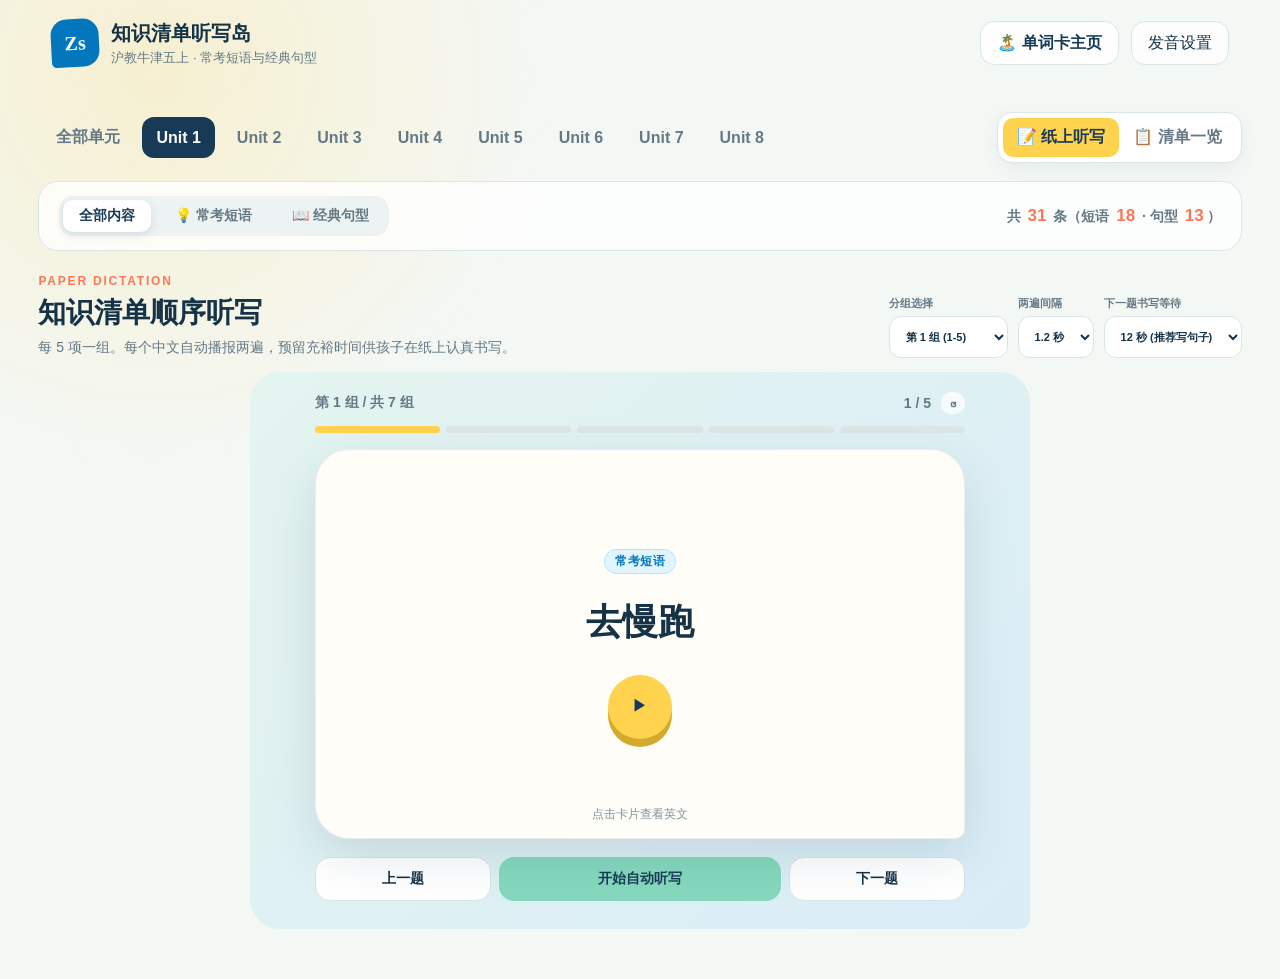
==== commit b45df516: "feat: 优化听写卡片交互，添加重来本组按钮并更新相关逻辑" ====
--- a/zs.html
+++ b/zs.html
@@ -75,12 +75,13 @@
             <span>
               <i id="dictationStatus"></i>
               <b id="dictationPosition">1 / 5</b>
+              <button class="dictation-restart-btn" id="dictationRestartBtn" type="button" title="重来本组" aria-label="重来本组">↺</button>
             </span>
           </div>
 
           <div class="dictation-progress" id="dictationProgress" aria-hidden="true"></div>
 
-          <article class="flashcard dictation-flashcard" id="dictationFlashcard" tabindex="0" aria-label="中文题目，点击卡片查看英文">
+          <article class="flashcard dictation-flashcard" id="dictationFlashcard" tabindex="0" aria-label="中文题目，点击卡片查看英文" title="点击卡片翻转（空格）">
             <div class="card-face card-front" id="dictationFront" aria-hidden="false">
               <span id="dictationTypeBadge" class="dictation-badge badge-phrase">常考短语</span>
               <h2 id="dictationMeaning">加载中...</h2>
@@ -99,12 +100,6 @@
             <button class="nav-button" id="dictationPrevBtn" type="button" title="上一题（←）">上一题</button>
             <button class="master-button" id="dictationAutoBtn" type="button">开始自动听写</button>
             <button class="nav-button" id="dictationNextBtn" type="button" title="下一题（→）">下一题</button>
-          </div>
-
-          <div class="dictation-tool-row">
-            <button id="dictationRepeatBtn" type="button" title="重听本题（R）">重听本题</button>
-            <button id="dictationRevealBtn" type="button" title="翻转卡片（空格）" aria-controls="dictationAnswer" aria-expanded="false">查看英文</button>
-            <button id="dictationRestartBtn" type="button">重来本组</button>
           </div>
         </div>
       </section>
--- a/styles.css
+++ b/styles.css
@@ -584,12 +584,6 @@
   color:white
 }
 
-.keyboard-tip {
-  font-size:12px;
-  color:var(--muted);
-  margin:18px 0 0
-}
-
 .quiz-view,.list-view {
   margin:0 clamp(16px,3vw,48px) 50px
 }
@@ -927,9 +921,6 @@
     grid-column:1/-1;
     grid-row:1
   }
-  .keyboard-tip {
-    display:none
-  }
   .answer-grid {
     grid-template-columns:1fr
   }
@@ -1144,21 +1135,29 @@
   margin-top:20px
 }
 
-.dictation-tool-row {
-  display:flex;
+.dictation-restart-btn {
+  display:inline-flex;
+  align-items:center;
   justify-content:center;
-  gap:8px;
-  flex-wrap:wrap;
-  margin-top:12px
-}
-
-.dictation-tool-row button {
+  width:22px;
+  height:22px;
   border:1px solid var(--line);
+  background:var(--paper);
+  color:var(--muted);
+  border-radius:6px;
+  font-size:13px;
+  line-height:1;
+  cursor:pointer;
+  padding:0;
+  transition:all .15s ease;
+  vertical-align:middle;
+}
+
+.dictation-restart-btn:hover {
+  color:var(--navy);
+  border-color:var(--blue);
   background:white;
-  border-radius:11px;
-  padding:9px 14px;
-  cursor:pointer;
-  font-weight:800
+  transform:rotate(-45deg);
 }
 
 @media(max-width:620px) {
@@ -1283,27 +1282,8 @@
   grid-row: auto;
 }
 
-.paper-dictation .dictation-tool-row {
-  width: min(100%, 650px);
-  display: grid;
-  grid-template-columns: repeat(3, minmax(0, 1fr));
-  gap: 8px;
-  margin-top: 8px;
-}
-
-.paper-dictation .dictation-tool-row button {
-  min-width: 0;
-  min-height: 44px;
-  padding: 8px 6px;
-  font-size: 14px;
-}
-
 @media (max-width: 620px) {
-  .paper-dictation .dictation-actions,
-  .paper-dictation .dictation-tool-row {
+  .paper-dictation .dictation-actions {
     gap: 6px;
   }
-  .paper-dictation .dictation-tool-row button {
-    font-size: 13px;
-  }
-}
+}
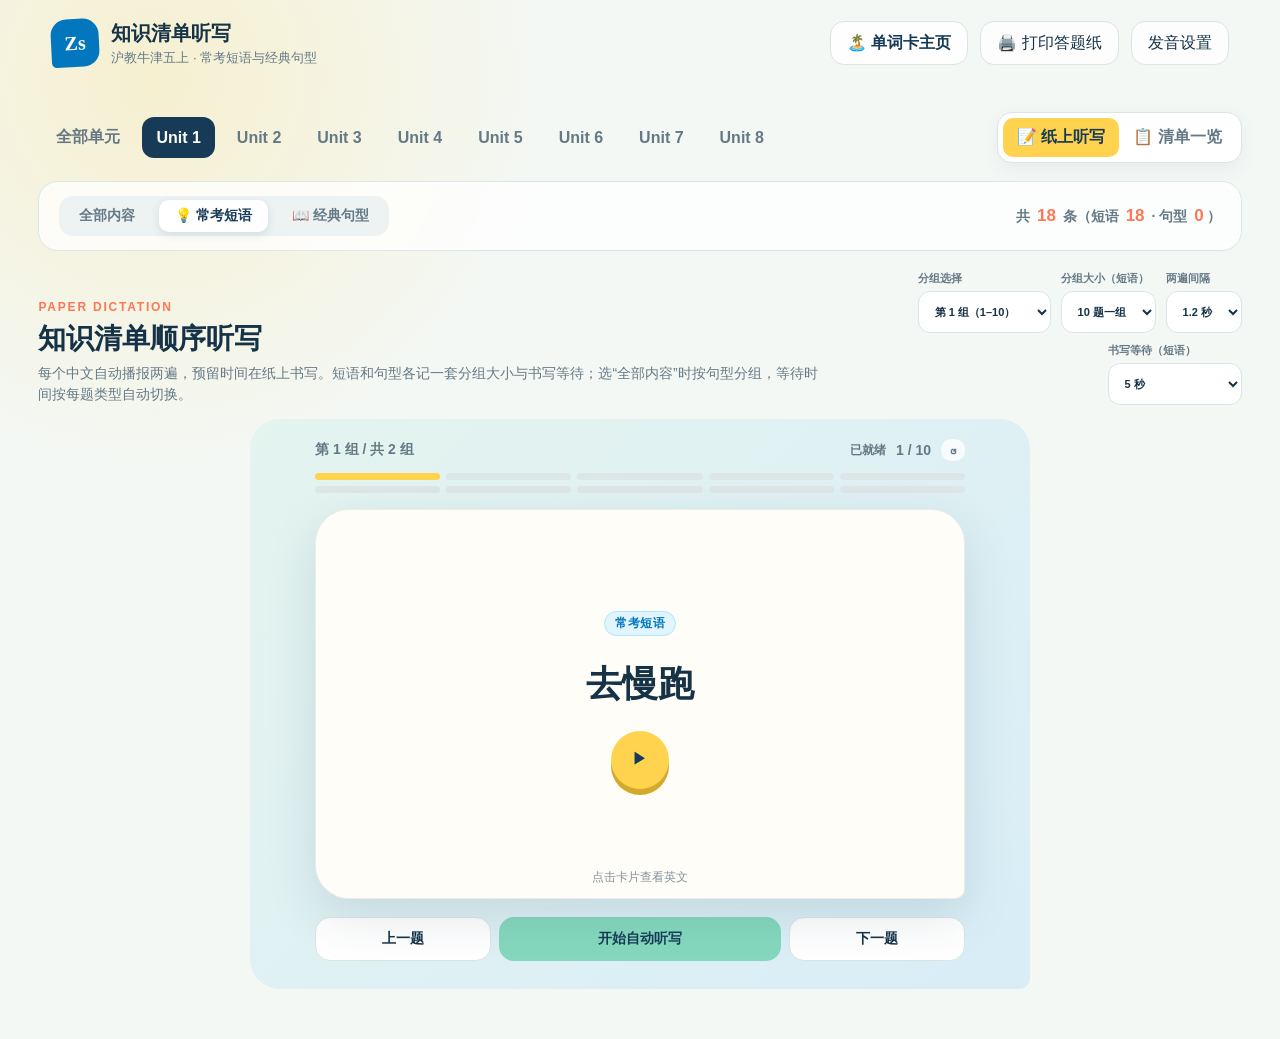
==== commit 2142c3ef: "feat: add speech synthesis support and print functionality - Introduced speech.js for handling speec" ====
--- a/zs.html
+++ b/zs.html
@@ -4,7 +4,7 @@
   <meta charset="utf-8">
   <meta name="viewport" content="width=device-width, initial-scale=1">
   <meta name="theme-color" content="#173b57">
-  <title>知识清单听写岛｜沪教牛津五上 · 常考短语与经典句型</title>
+  <title>知识清单听写｜沪教牛津五上 · 常考短语与经典句型</title>
   <link rel="stylesheet" href="styles.css">
   <link rel="stylesheet" href="zs.css">
 </head>
@@ -13,10 +13,11 @@
     <header class="topbar">
       <a class="brand" href="zs.html" aria-label="知识清单听写主页">
         <span class="brand-mark" style="background:#0277bd;" aria-hidden="true">Zs</span>
-        <span><strong>知识清单听写岛</strong><small>沪教牛津五上 · 常考短语与经典句型</small></span>
+        <span><strong>知识清单听写</strong><small>沪教牛津五上 · 常考短语与经典句型</small></span>
       </a>
       <div class="top-actions">
         <a class="nav-link-btn" href="index.html" title="前往单词探险岛">🏝️ 单词卡主页</a>
+        <button class="icon-button" id="printSheetBtn" type="button" title="打印当前单元的听写答题纸（不含答案）">🖨️ 打印答题纸</button>
         <button class="icon-button" id="voiceSettingsBtn" type="button" aria-label="发音设置">发音设置</button>
       </div>
     </header>
@@ -32,8 +33,8 @@
 
       <section class="filter-bar" aria-label="内容类型过滤">
         <div class="type-filter-group" role="group" aria-label="过滤内容类型">
-          <button class="type-filter-btn active" data-type="all" type="button">全部内容</button>
-          <button class="type-filter-btn" data-type="phrase" type="button">💡 常考短语</button>
+          <button class="type-filter-btn" data-type="all" type="button">全部内容</button>
+          <button class="type-filter-btn active" data-type="phrase" type="button">💡 常考短语</button>
           <button class="type-filter-btn" data-type="sentence" type="button">📖 经典句型</button>
         </div>
         <div class="scope-stats" id="scopeStats">加载中...</div>
@@ -45,24 +46,30 @@
           <div>
             <span class="panel-label">PAPER DICTATION</span>
             <h2 id="dictationTitle">知识清单顺序听写</h2>
-            <p>每 5 项一组。每个中文自动播报两遍，预留充裕时间供孩子在纸上认真书写。</p>
+            <p>每个中文自动播报两遍，预留时间在纸上书写。短语和句型各记一套分组大小与书写等待；选“全部内容”时按句型分组，等待时间按每题类型自动切换。</p>
           </div>
           <div class="dictation-settings">
-            <label>分组选择<select id="dictationGroupSelect"></select></label>
-            <label>两遍间隔
+            <label><span>分组选择</span><select id="dictationGroupSelect"></select></label>
+            <label><span id="groupSizeLabel">分组大小</span>
+              <select id="dictationGroupSize">
+                <option value="5">5 题一组</option>
+                <option value="10">10 题一组</option>
+              </select>
+            </label>
+            <label><span>两遍间隔</span>
               <select id="dictationRepeatDelay">
                 <option value="800">0.8 秒</option>
                 <option value="1200" selected>1.2 秒</option>
                 <option value="1800">1.8 秒</option>
               </select>
             </label>
-            <label>下一题书写等待
+            <label><span id="nextDelayLabel">书写等待</span>
               <select id="dictationNextDelay">
                 <option value="manual">手动点击 (不限时)</option>
-                <option value="5000">5 秒 (适合短语)</option>
+                <option value="5000">5 秒</option>
                 <option value="8000">8 秒</option>
-                <option value="12000" selected>12 秒 (推荐写句子)</option>
-                <option value="18000">18 秒 (充裕书写)</option>
+                <option value="12000">12 秒</option>
+                <option value="18000">18 秒</option>
                 <option value="25000">25 秒</option>
               </select>
             </label>
@@ -121,6 +128,9 @@
     </main>
   </div>
 
+  <!-- 打印答题纸：仅在打印时显示，由 zs_app.js 按单元生成 -->
+  <section class="print-sheet" id="printSheet" aria-hidden="true"></section>
+
   <!-- 发音设置弹窗 -->
   <dialog id="voiceDialog">
     <form method="dialog">
@@ -141,7 +151,7 @@
         <input id="rateRange" type="range" min="0.45" max="1.1" value="0.70" step="0.05">
         <output id="rateOutput">0.70×</output>
       </label>
-      <p>发音由浏览器语音引擎 (SpeechSynthesis) 本地提供，中文采用普通话清晰朗读，无需联网上传录音。</p>
+      <p>发音由浏览器语音引擎 (SpeechSynthesis) 本地提供，中文采用普通话清晰朗读，无需联网上传录音。口音与语速设置和单词卡页面共用。</p>
       <button class="primary-button" value="confirm">完成</button>
     </form>
   </dialog>
@@ -151,7 +161,9 @@
 
   <!-- 引入数据与业务逻辑 -->
   <script src="zs_data.js"></script>
+  <script src="speech.js"></script>
   <script src="flashcard.js"></script>
+  <script src="dictation.js"></script>
   <script src="zs_app.js"></script>
 </body>
 </html>
--- a/styles.css
+++ b/styles.css
@@ -480,7 +480,7 @@
   flex-direction:column;
   align-items:center;
   justify-content:center;
-  padding:38px;
+  padding:28px 24px 36px;
   text-align:center;
   border:1px solid rgba(23,59,87,.08)
 }
@@ -514,36 +514,56 @@
 }
 
 .card-face h2 {
-  font:800 clamp(42px,6vw,72px)/1.05 Georgia,"Times New Roman",serif;
-  margin:22px 0 10px;
+  font:800 clamp(32px,5vw,56px)/1.15 Georgia,"Times New Roman",serif;
+  margin:14px 0 6px;
   max-width:100%;
-  overflow-wrap:anywhere
+  overflow-wrap:anywhere;
+  text-wrap:pretty
+}
+
+.card-face h2.long-word {
+  font-size:clamp(24px,3.8vw,38px);
+  line-height:1.2
+}
+
+.card-face h2.xlong-word {
+  font-size:clamp(20px,3vw,28px);
+  line-height:1.25
 }
 
 .card-back h2 {
   font-family:"Avenir Next","PingFang SC",sans-serif;
-  font-size:clamp(34px,5vw,56px)
-}
-
-.phonetic,.card-back>p {
+  font-size:clamp(30px,4.5vw,46px);
+  margin:14px 0 6px
+}
+
+.card-back h2.long-meaning {
+  font-size:clamp(22px,3.2vw,32px)
+}
+
+.phonetic {
   color:var(--muted);
-  font-size:18px
+  font-size:15px;
+  margin:4px 0 0;
+  line-height:1.4
 }
 
 .card-back>p {
-  color:#cfe0e7
+  color:#cfe0e7;
+  font-size:16px;
+  margin:4px 0 12px
 }
 
 .speaker-orb {
-  width:64px;
-  height:64px;
+  width:58px;
+  height:58px;
   border-radius:50%;
   border:0;
   background:var(--yellow);
   color:var(--navy);
   cursor:pointer;
-  box-shadow:0 8px 0 #d2aa2d;
-  margin-top:20px
+  box-shadow:0 6px 0 #d2aa2d;
+  margin-top:14px
 }
 
 .example-speak {
@@ -557,9 +577,10 @@
 
 .flip-hint {
   position:absolute;
-  bottom:15px!important;
+  bottom:12px!important;
   font-size:12px!important;
-  color:#82939a!important
+  color:#82939a!important;
+  pointer-events:none
 }
 
 .card-actions {
--- a/zs.css
+++ b/zs.css
@@ -223,3 +223,112 @@
     grid-template-columns: 1fr;
   }
 }
+
+/* 打印答题纸：屏幕上隐藏，打印时只输出答题纸 */
+.print-sheet {
+  display: none;
+}
+
+@media print {
+  @page {
+    size: A4;
+    margin: 10mm 12mm 8mm;
+  }
+
+  html, body {
+    background: white !important;
+    color: #000;
+  }
+
+  .app-shell, dialog, .toast {
+    display: none !important;
+  }
+
+  .print-sheet {
+    display: block;
+    font-family: "PingFang SC", "Microsoft YaHei", "Songti SC", sans-serif;
+    color: #000;
+  }
+
+  .print-page {
+    break-after: page;
+    page-break-after: always;
+  }
+
+  .print-page:last-child {
+    break-after: auto;
+    page-break-after: auto;
+  }
+
+  .print-head {
+    display: flex;
+    justify-content: space-between;
+    align-items: flex-end;
+    gap: 16px;
+    border-bottom: 2px solid #000;
+    padding-bottom: 4px;
+    margin-bottom: 6px;
+  }
+
+  .print-head h1 {
+    font-size: 18px;
+    margin: 0;
+  }
+
+  .print-head p {
+    margin: 3px 0 0;
+    font-size: 12px;
+    color: #333;
+  }
+
+  .print-head .print-info {
+    font-size: 13px;
+    color: #000;
+    white-space: nowrap;
+  }
+
+  .print-section {
+    font-size: 14px;
+    font-weight: 800;
+    margin: 12px 0 5px;
+    break-after: avoid;
+  }
+
+  /* 中文提示与书写线并排放在同一行，一个单元尽量控制在一页内 */
+  .print-list {
+    list-style: none;
+    margin: 0;
+    padding: 0;
+    display: grid;
+    gap: 3px 20px;
+  }
+
+  .print-phrases {
+    grid-template-columns: 1fr 1fr;
+  }
+
+  .print-item {
+    display: grid;
+    grid-template-columns: 22px auto minmax(38%, 1fr);
+    align-items: end;
+    column-gap: 5px;
+    font-size: 13.5px;
+    min-height: 30px;
+    break-inside: avoid;
+    page-break-inside: avoid;
+  }
+
+  .print-item b {
+    font-weight: 700;
+  }
+
+  .print-zh {
+    line-height: 1.3;
+    padding-bottom: 3px;
+  }
+
+  .print-line {
+    height: 24px;
+    border-bottom: 1px solid #444;
+  }
+}
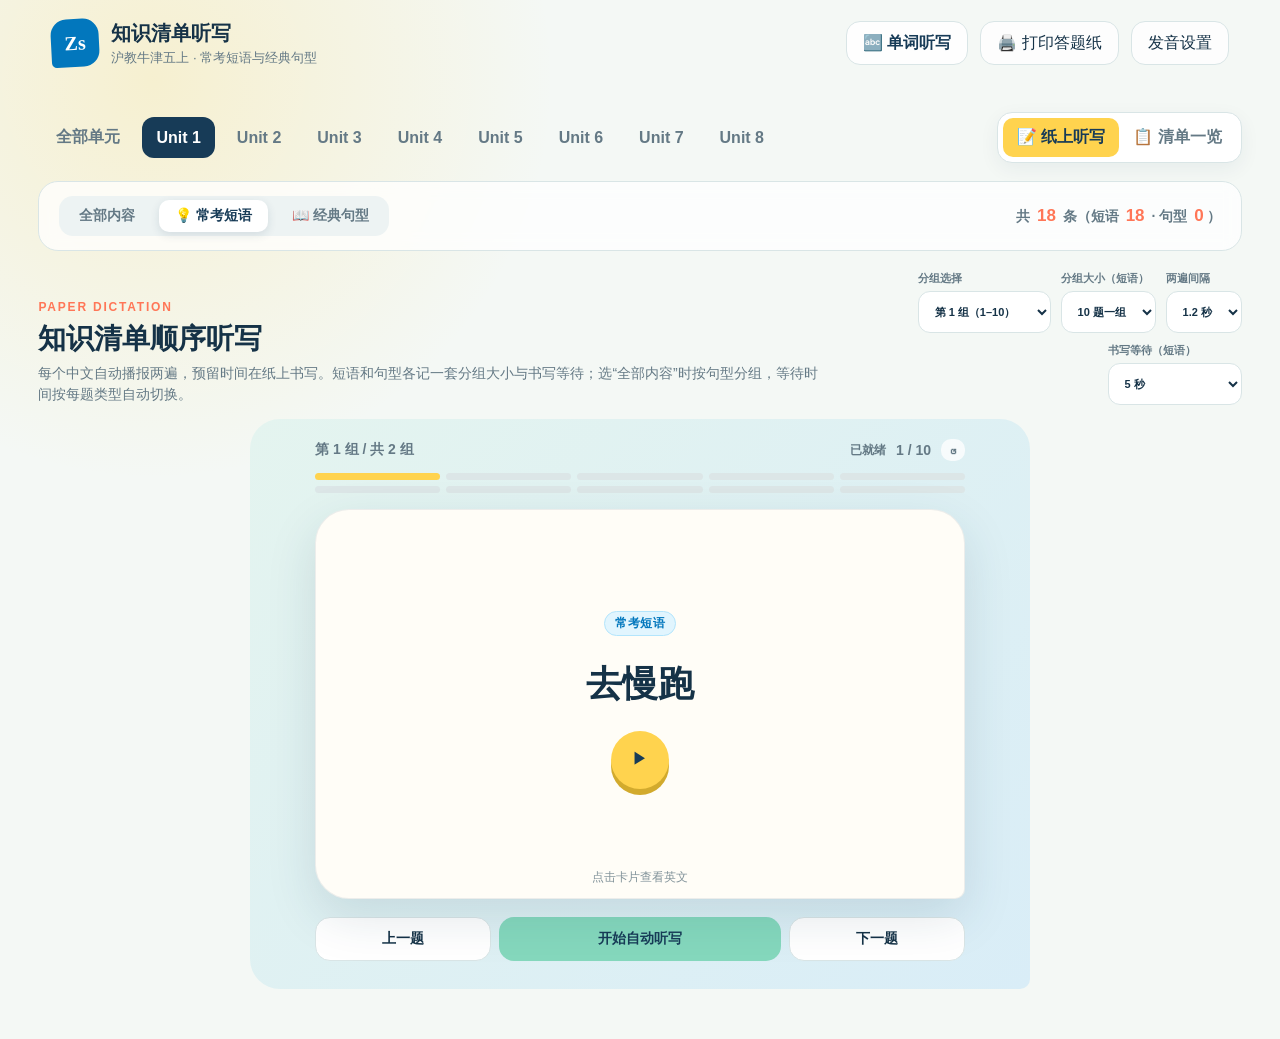
==== commit 69ef13fc: "feat: 添加打印答题纸功能，优化单词页和知识清单页的打印逻辑" ====
--- a/zs.html
+++ b/zs.html
@@ -16,7 +16,7 @@
         <span><strong>知识清单听写</strong><small>沪教牛津五上 · 常考短语与经典句型</small></span>
       </a>
       <div class="top-actions">
-        <a class="nav-link-btn" href="index.html" title="前往单词探险岛">🏝️ 单词卡主页</a>
+        <a class="nav-link-btn" href="index.html" title="前往单词听写">🔤 单词听写</a>
         <button class="icon-button" id="printSheetBtn" type="button" title="打印当前单元的听写答题纸（不含答案）">🖨️ 打印答题纸</button>
         <button class="icon-button" id="voiceSettingsBtn" type="button" aria-label="发音设置">发音设置</button>
       </div>
@@ -164,6 +164,7 @@
   <script src="speech.js"></script>
   <script src="flashcard.js"></script>
   <script src="dictation.js"></script>
+  <script src="print.js"></script>
   <script src="zs_app.js"></script>
 </body>
 </html>
--- a/styles.css
+++ b/styles.css
@@ -1308,3 +1308,132 @@
     gap: 6px;
   }
 }
+
+/* 打印答题纸（两个页面共用，由 print.js 生成）：屏幕上隐藏，打印时只输出答题纸 */
+.print-sheet {
+  display: none;
+}
+
+@media print {
+  @page {
+    size: A4;
+    margin: 10mm 12mm 8mm;
+  }
+
+  html, body {
+    background: white !important;
+    color: #000;
+  }
+
+  .app-shell, dialog, .toast {
+    display: none !important;
+  }
+
+  .print-sheet {
+    display: block;
+    font-family: "PingFang SC", "Microsoft YaHei", "Songti SC", sans-serif;
+    color: #000;
+  }
+
+  .print-page {
+    break-after: page;
+    page-break-after: always;
+  }
+
+  .print-page:last-child {
+    break-after: auto;
+    page-break-after: auto;
+  }
+
+  .print-head {
+    display: flex;
+    justify-content: space-between;
+    align-items: flex-end;
+    gap: 16px;
+    border-bottom: 2px solid #000;
+    padding-bottom: 4px;
+    margin-bottom: 6px;
+  }
+
+  .print-head h1 {
+    font-size: 18px;
+    margin: 0;
+  }
+
+  .print-head p {
+    margin: 3px 0 0;
+    font-size: 12px;
+    color: #333;
+  }
+
+  .print-head .print-info {
+    font-size: 13px;
+    color: #000;
+    white-space: nowrap;
+  }
+
+  .print-section {
+    font-size: 14px;
+    font-weight: 800;
+    margin: 12px 0 5px;
+    break-after: avoid;
+  }
+
+  .print-note {
+    margin: 6px 0 0;
+    font-size: 12px;
+    color: #444;
+  }
+
+  /* 中文提示与书写线并排放在同一行，一个单元尽量控制在一页内 */
+  .print-list {
+    list-style: none;
+    margin: 0;
+    padding: 0;
+    display: grid;
+    gap: 3px 20px;
+  }
+
+  .print-double {
+    grid-template-columns: 1fr 1fr;
+  }
+
+  .print-item {
+    display: grid;
+    grid-template-columns: 22px auto minmax(38%, 1fr);
+    align-items: end;
+    column-gap: 5px;
+    font-size: 13.5px;
+    min-height: 30px;
+    break-inside: avoid;
+    page-break-inside: avoid;
+  }
+
+  .print-item b {
+    font-weight: 700;
+  }
+
+  .print-item b::after {
+    content: ".";
+  }
+
+  .print-zh {
+    line-height: 1.3;
+    padding-bottom: 3px;
+  }
+
+  .print-line {
+    height: 24px;
+    border-bottom: 1px solid #444;
+  }
+
+  /* 宽松版式：条目少的单词页用，行更高字略大 */
+  .print-roomy .print-item {
+    font-size: 15px;
+    min-height: 38px;
+  }
+
+  .print-roomy .print-line {
+    height: 30px;
+  }
+}
--- a/zs.css
+++ b/zs.css
@@ -224,111 +224,3 @@
   }
 }
 
-/* 打印答题纸：屏幕上隐藏，打印时只输出答题纸 */
-.print-sheet {
-  display: none;
-}
-
-@media print {
-  @page {
-    size: A4;
-    margin: 10mm 12mm 8mm;
-  }
-
-  html, body {
-    background: white !important;
-    color: #000;
-  }
-
-  .app-shell, dialog, .toast {
-    display: none !important;
-  }
-
-  .print-sheet {
-    display: block;
-    font-family: "PingFang SC", "Microsoft YaHei", "Songti SC", sans-serif;
-    color: #000;
-  }
-
-  .print-page {
-    break-after: page;
-    page-break-after: always;
-  }
-
-  .print-page:last-child {
-    break-after: auto;
-    page-break-after: auto;
-  }
-
-  .print-head {
-    display: flex;
-    justify-content: space-between;
-    align-items: flex-end;
-    gap: 16px;
-    border-bottom: 2px solid #000;
-    padding-bottom: 4px;
-    margin-bottom: 6px;
-  }
-
-  .print-head h1 {
-    font-size: 18px;
-    margin: 0;
-  }
-
-  .print-head p {
-    margin: 3px 0 0;
-    font-size: 12px;
-    color: #333;
-  }
-
-  .print-head .print-info {
-    font-size: 13px;
-    color: #000;
-    white-space: nowrap;
-  }
-
-  .print-section {
-    font-size: 14px;
-    font-weight: 800;
-    margin: 12px 0 5px;
-    break-after: avoid;
-  }
-
-  /* 中文提示与书写线并排放在同一行，一个单元尽量控制在一页内 */
-  .print-list {
-    list-style: none;
-    margin: 0;
-    padding: 0;
-    display: grid;
-    gap: 3px 20px;
-  }
-
-  .print-phrases {
-    grid-template-columns: 1fr 1fr;
-  }
-
-  .print-item {
-    display: grid;
-    grid-template-columns: 22px auto minmax(38%, 1fr);
-    align-items: end;
-    column-gap: 5px;
-    font-size: 13.5px;
-    min-height: 30px;
-    break-inside: avoid;
-    page-break-inside: avoid;
-  }
-
-  .print-item b {
-    font-weight: 700;
-  }
-
-  .print-zh {
-    line-height: 1.3;
-    padding-bottom: 3px;
-  }
-
-  .print-line {
-    height: 24px;
-    border-bottom: 1px solid #444;
-  }
-}
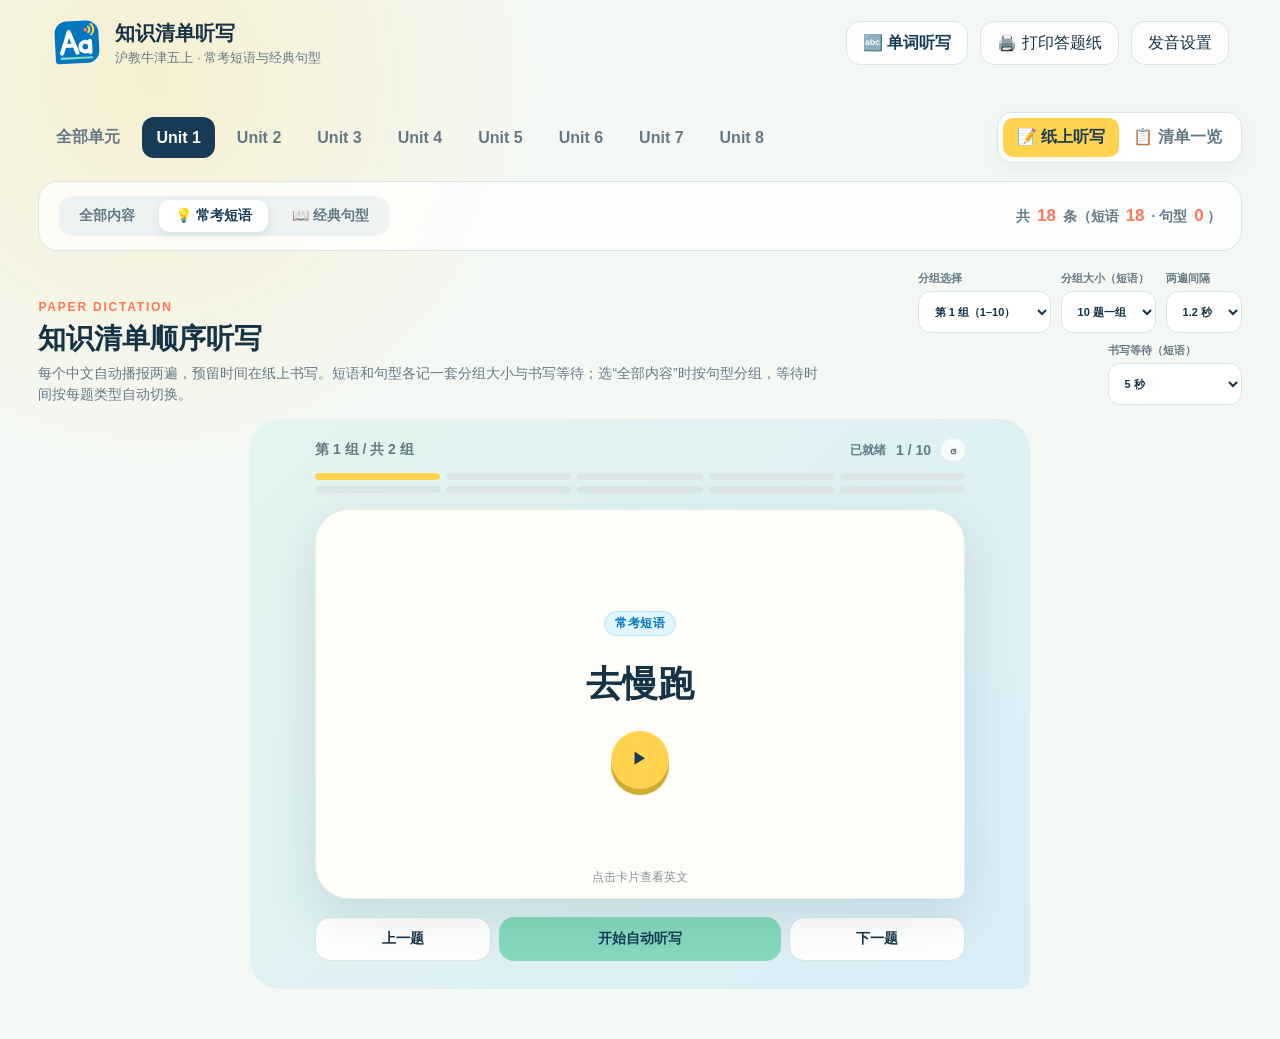
==== commit ca661da5: "feat: 添加图标和元数据，优化页面描述与分享功能" ====
--- a/zs.html
+++ b/zs.html
@@ -5,14 +5,50 @@
   <meta name="viewport" content="width=device-width, initial-scale=1">
   <meta name="theme-color" content="#173b57">
   <title>知识清单听写｜沪教牛津五上 · 常考短语与经典句型</title>
+  <meta name="description" content="知识清单听写 · 沪教牛津五上 · 常考短语与经典句型 · 纸上听写 · 打印答题纸">
+  <meta name="apple-mobile-web-app-capable" content="yes">
+  <meta name="apple-mobile-web-app-status-bar-style" content="default">
+  <meta name="apple-mobile-web-app-title" content="知识清单听写">
+  <link rel="apple-touch-icon" href="zs-logo-touch-icon.png?v=2">
+  <link rel="icon" href="zs-logo.svg" type="image/svg+xml">
+  <link rel="alternate icon" href="zs-logo-touch-icon.png?v=2" type="image/png">
+  <!-- 微信与社交分享元数据（全面支持 Open Graph、Schema.org 与国内浏览器） -->
+  <meta property="og:type" content="website">
+  <meta property="og:title" content="知识清单听写｜沪教牛津五上 · 常考短语与经典句型">
+  <meta property="og:description" content="知识清单听写 · 沪教牛津五上 · 常考短语与经典句型 · 纸上听写 · 打印答题纸">
+  <meta property="og:image" content="zs-logo.png?v=2">
+  <meta property="og:image:type" content="image/png">
+  <meta property="og:image:width" content="300">
+  <meta property="og:image:height" content="300">
+  <meta itemprop="name" content="知识清单听写｜沪教牛津五上 · 常考短语与经典句型">
+  <meta itemprop="description" content="知识清单听写 · 沪教牛津五上 · 常考短语与经典句型 · 纸上听写 · 打印答题纸">
+  <meta itemprop="image" content="zs-logo.png?v=2">
+  <meta name="thumbnail" content="zs-logo.png?v=2">
+  <link rel="image_src" href="zs-logo.png?v=2">
   <link rel="stylesheet" href="styles.css">
   <link rel="stylesheet" href="zs.css">
+  <script>
+    // 自动将分享 Meta 路径补全为当前访问环境的绝对 URL（兼容本地调试与线上部署）
+    (() => {
+      try {
+        const absUrl = new URL("zs-logo.png?v=2", window.location.href).href;
+        document.querySelectorAll('meta[property="og:image"], meta[itemprop="image"], meta[name="thumbnail"], link[rel="image_src"]').forEach(el => {
+          if (el.tagName === "LINK") el.href = absUrl;
+          else el.content = absUrl;
+        });
+      } catch (e) {}
+    })();
+  </script>
 </head>
 <body>
+  <!-- 微信抓取首图：保留真实尺寸，图片使用当前相对路径 -->
+  <div style="position:absolute;top:-9999px;left:-9999px;overflow:hidden;" aria-hidden="true">
+    <img src="zs-logo.png?v=2" width="300" height="300" alt="知识清单听写">
+  </div>
   <div class="app-shell" data-screen-label="知识清单听写主页">
     <header class="topbar">
       <a class="brand" href="zs.html" aria-label="知识清单听写主页">
-        <span class="brand-mark" style="background:#0277bd;" aria-hidden="true">Zs</span>
+        <img class="brand-mark" src="zs-logo.svg" alt="" width="52" height="52">
         <span><strong>知识清单听写</strong><small>沪教牛津五上 · 常考短语与经典句型</small></span>
       </a>
       <div class="top-actions">
--- a/styles.css
+++ b/styles.css
@@ -61,15 +61,10 @@
 }
 
 .brand-mark {
-  display:grid;
-  place-items:center;
-  width:48px;
-  height:48px;
-  background:var(--navy);
-  color:white;
-  border-radius:16px 16px 16px 5px;
-  font:900 20px/1 Georgia,serif;
-  transform:rotate(-3deg)
+  display:block;
+  flex:none;
+  width:52px;
+  height:52px
 }
 
 .brand strong,.brand small {
@@ -967,14 +962,6 @@
     scroll-behavior:auto!important;
     transition:none!important
   }
-}
-
-.control-deck.dictation-mode {
-  justify-content:flex-end
-}
-
-.control-deck.dictation-mode .unit-tabs {
-  display:none
 }
 
 .dictation-view {
